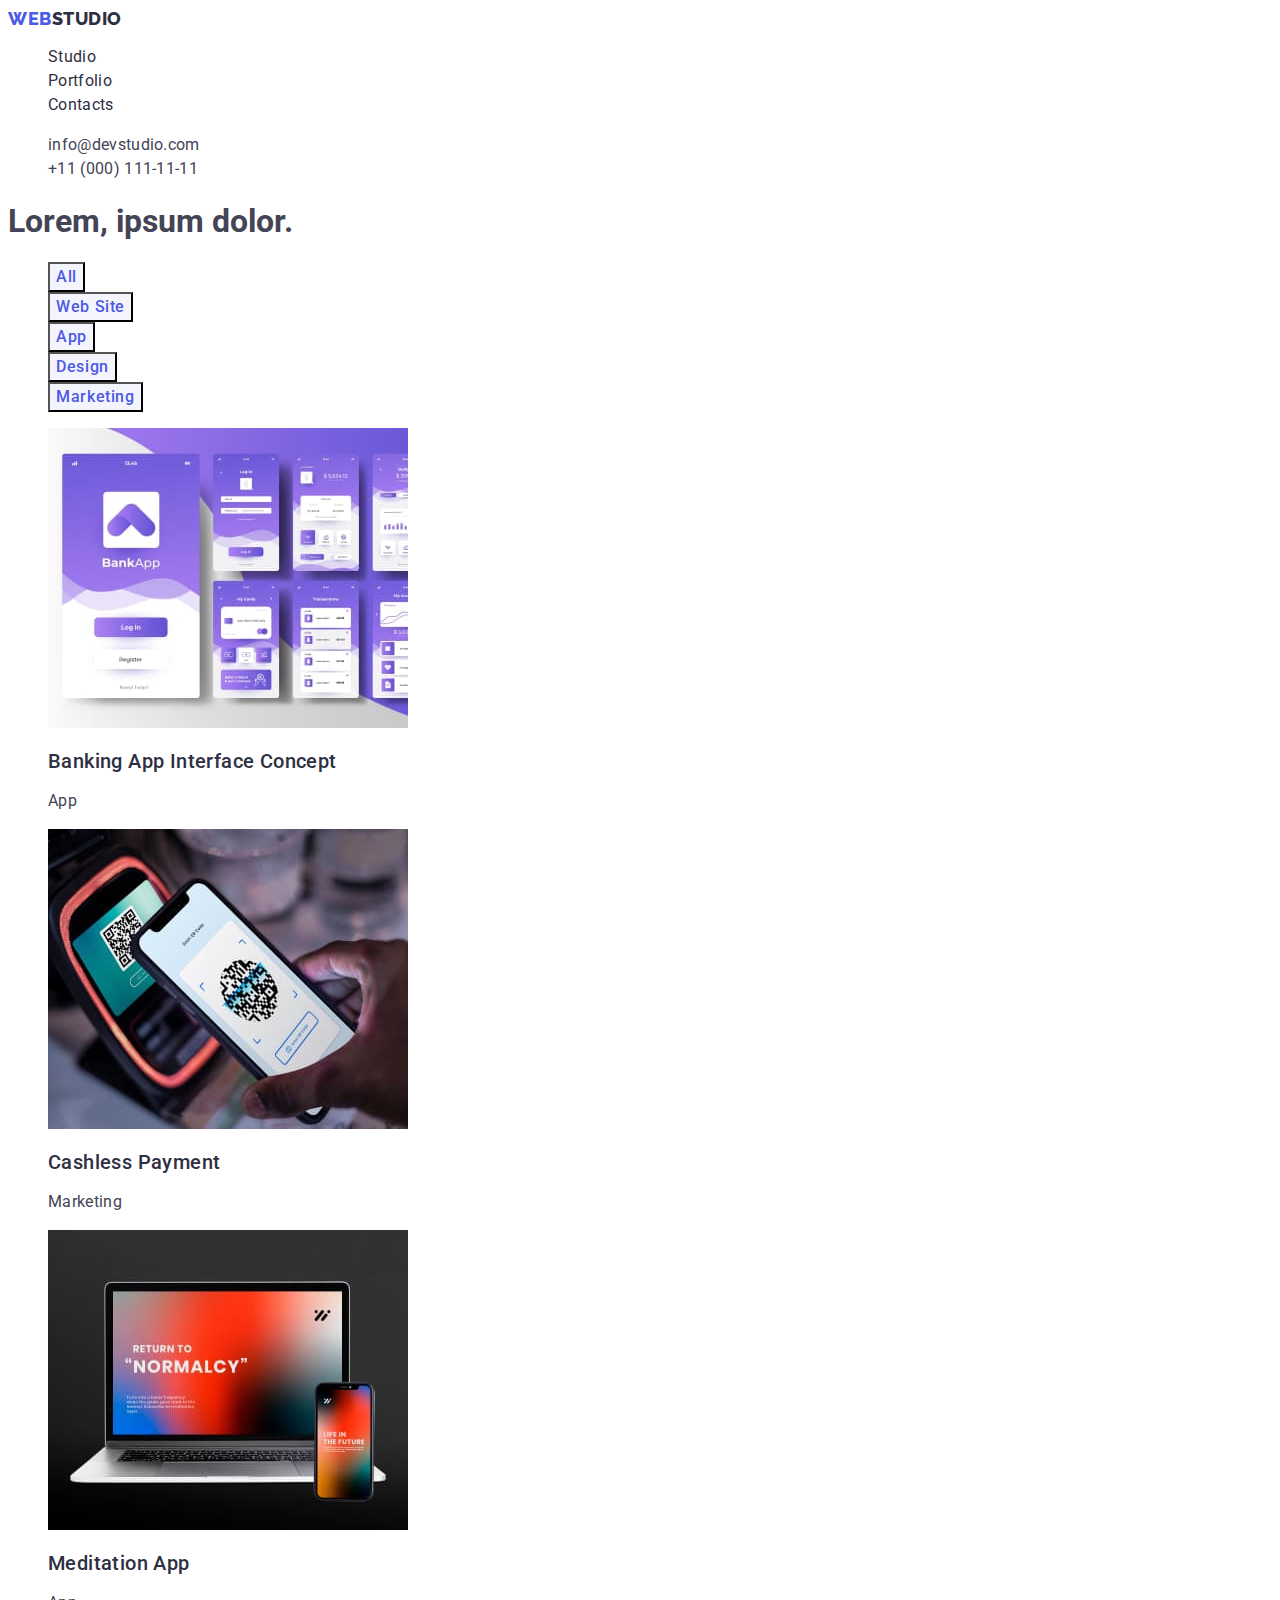
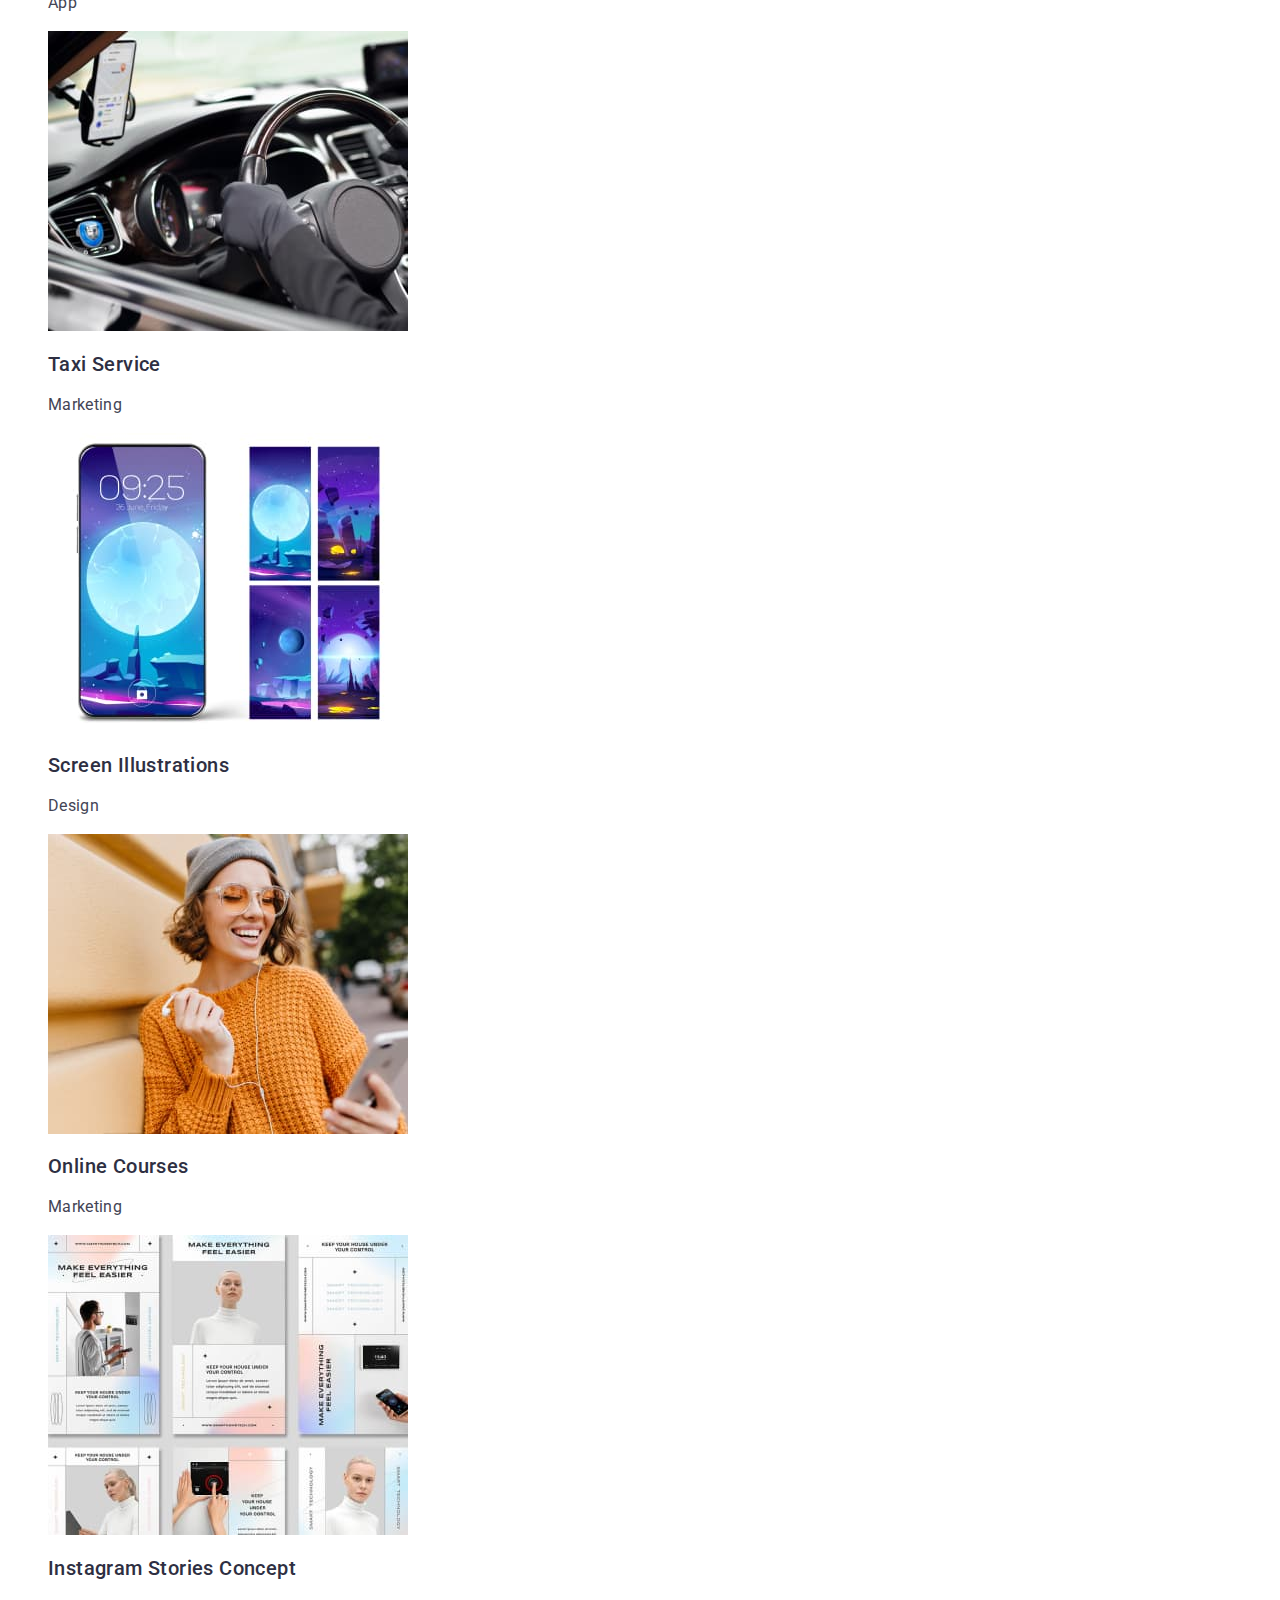
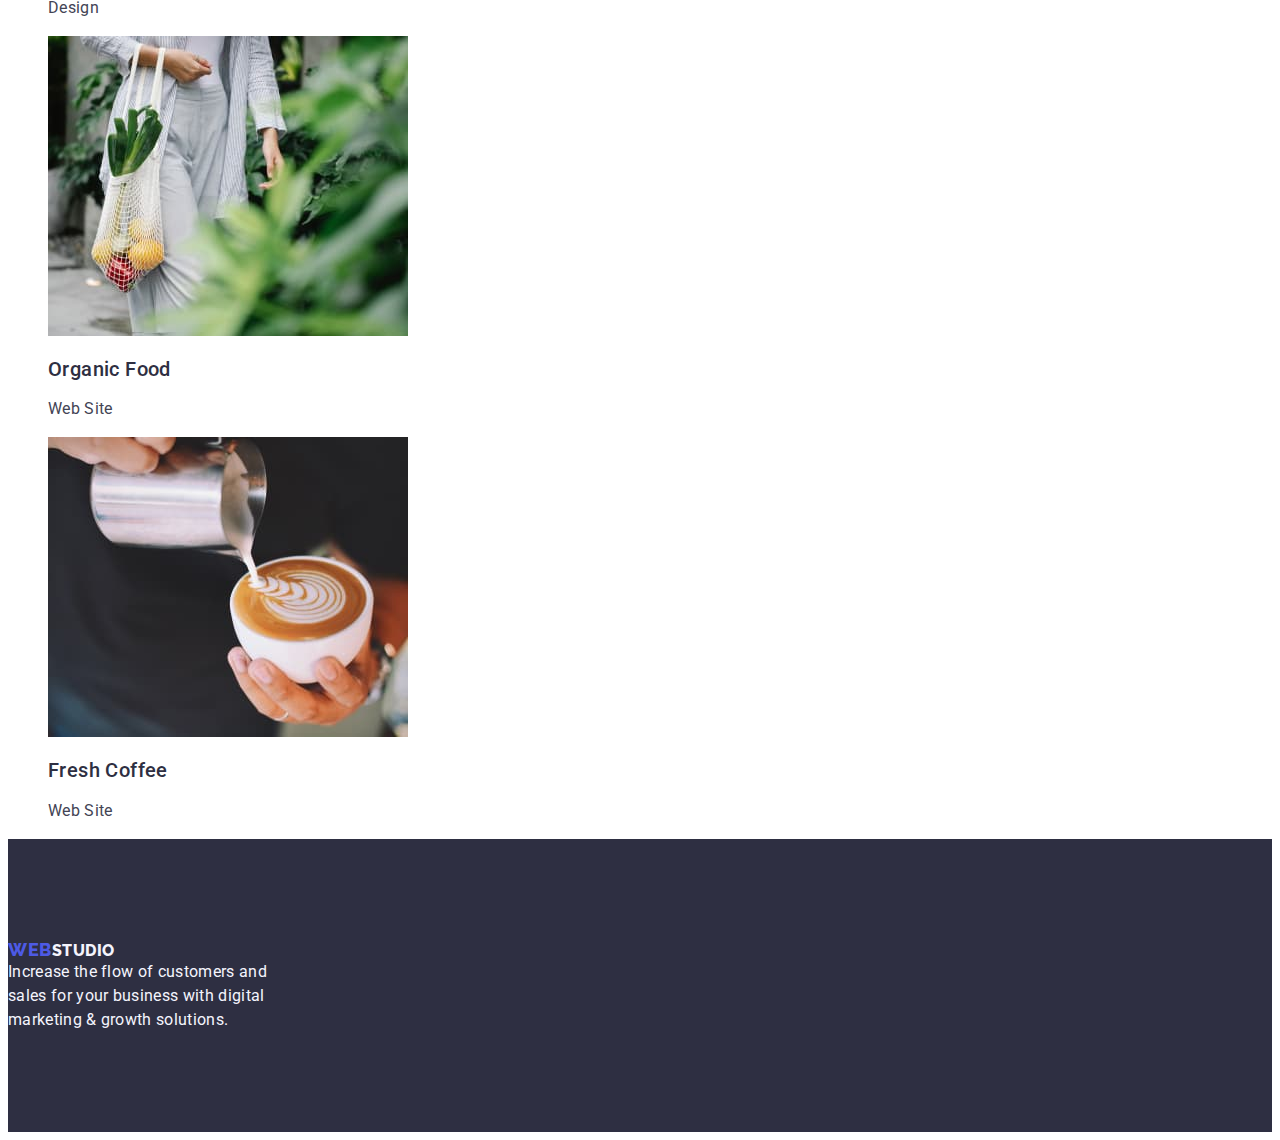
==== portfolio.html @ cf1e3f90 "Закінчення індекс" ====
<!DOCTYPE html>
<html lang="en">

<head>
    <meta charset="UTF-8">
    <meta name="viewport" content="width=device-width, initial-scale=1.0">
    <title>Portfolio</title>
    <link rel="preconnect" href="https://fonts.googleapis.com">
    <link rel="preconnect" href="https://fonts.gstatic.com" crossorigin>
    <link
        href="https://fonts.googleapis.com/css2?family=Raleway:wght@800&family=Roboto:wght@400;500;700;900&display=swap"
        rel="stylesheet">
    <link rel="stylesheet" href="https://cdnjs.cloudflare.com/ajax/libs/modern-normalize/2.0.0/modern-normalize.min.css"
        integrity="sha512-4xo8blKMVCiXpTaLzQSLSw3KFOVPWhm/TRtuPVc4WG6kUgjH6J03IBuG7JZPkcWMxJ5huwaBpOpnwYElP/m6wg=="
        crossorigin="anonymous" referrerpolicy="no-referrer" />
    <link rel="stylesheet" type="text/css" href="./css/styles.css">


</head>

<body class="body">
    <header>
        <!--Навігаційна панель-->

        <nav class="link">
            <a href="./index.html" class="weblogo link">Web<span class="lstudio">Studio</span> </a>
            <ul class="list">

                <li class="item"> <a href="./index.html" class="li-style link">Studio </a></li>
                <li class="item"> <a href="./portfolio.html" class="li-style link"> Portfolio </a></li>
                <li class="item"> <a href="" class="li-style link"> Contacts </a></li>

            </ul>
        </nav>
        <!--Контакти-->

        <address class="address">
            <ul class="list">
                <li class="link color"><a href="mailto:info@devstudio.com"
                        class="li-style  link color">info@devstudio.com</a>
                </li>
                <li class="link color"> <a href="tel:+110001111111" class="li-style  link color">+11 (000) 111-11-11</a>
                </li>
            </ul>
        </address>

    </header>
    <main>
        <!--Кнопки-->
        <section class=portfolio-section>
            <h1>Lorem, ipsum dolor.</h1>
            <ul class="list">
                <li><button type="button" class="all">All </button> </li>
                <li><button type="button" class="all">Web Site </button> </li>
                <li><button type="button" class="all">App </button> </li>
                <li><button type="button" class="all">Design </button> </li>
                <li><button type="button" class="all">Marketing </button> </li>

            </ul>



            <!--Проекти-->

            <ul class="list">
                <li class="portfolio-list"> <a class="link"> <img src="./images/banking.jpg" alt="banking app"
                            height=300 width=360>


                        <h2 class="projekt-title">Banking App Interface Concept</h2>
                        <p class="projekt-par">App</p>
                    </a>
                </li>

                <li class="portfolio-list"> <a class="link"><img src="./images/payment.jpg" alt="Payment app" height=300
                            width=360>
                        <h2 class="projekt-title">Cashless Payment</h2>
                        <p class="projekt-par">Marketing</p>
                    </a>
                </li>

                <li class="portfolio-list"> <a class="link"><img src="./images/Meditation.jpg" alt="Meditation app"
                            height=300 width=360>
                        <h2 class="projekt-title">Meditation App</h2>
                        <p class="projekt-par">App</p>
                    </a>
                </li>




                <li class="portfolio-list"><a class="link"><img src="./images/taxi.jpg" alt="taxi" height=300 width=360>
                        <h2 class="projekt-title">Taxi Service</h2>
                        <p class="projekt-par">Marketing</p>
                    </a>
                </li>

                <li class="portfolio-list"><a class="link"><img src="./images/screen.jpg" alt="screen" height=300
                            width=360>
                        <h2 class="projekt-title">Screen Illustrations</h2>
                        <p class="projekt-par"> Design</p>
                    </a>
                </li>

                <li class="portfolio-list"><a class="link"><img src="./images/online.jpg" alt="Online Courses"
                            height=300 width=360>
                        <h2 class="projekt-title">Online Courses</h2>
                        <p class="projekt-par">Marketing</p>
                    </a>
                </li>







                <li class="portfolio-list"><a class="link">
                        <img src="./images/instagram.jpg" alt="Instagram Stories Concept" height=300 width=360>
                        <h2 class="projekt-title">Instagram Stories Concept</h2>
                        <p class="projekt-par">Design</p>
                    </a>
                </li>

                <li class="portfolio-list"><a class="link">
                        <img src="./images/organic.jpg" alt="Organic Food" height=300 width=360>
                        <h2 class="projekt-title">Organic Food</h2>
                        <p class="projekt-par">Web Site</p>
                    </a>

                </li>

                <li class="portfolio-list"><a class="link">
                        <img src="./images/coffe.jpg" alt="coffe" height=300 width=360>
                        <h2 class="projekt-title">Fresh Coffee</h2>
                        <p class="projekt-par">Web Site</p>
                    </a>
                </li>

            </ul>

        </section>
    </main>
    <!--Футер-->
    <footer class="footer">

        <a href="./index.html" class="weblogo  link">Web<span class="lstudio-footer">Studio</span> </a>
        <p class="footer-p">Increase the flow of customers and sales for your business with digital marketing & growth
            solutions.</p>





    </footer>

</body>

</html>
---- css/styles.css ----
:root {
  --active-color: #404bbf;
  --hover-color: #404bbf;
  --p-font-size: 16px;
  --h2-font-size: 36px;
  --color-fon: #2e2f42;
  --p-color: #434455;
  --footer-p-color: #f4f4fd;
  --button-color: #4d5ae5;
  --background-color-body: #ffffff;
}
body {
  font-family: "Roboto", sans-serif;
  color: #434455;
  background-color: #ffffff;
}
.container {
  max-width: 1158px;
  width: 100%;
  margin: 0 auto;
  outline: solid red;
  padding: 0 15px;
}

.lstudio {
  color: var(--color-fon);
  font-size: 18px;
  margin-right: 76px;
}
.lstudio-footer {
  color: #f4f4fd;
  font-size: 16px;
}
.weblogo {
  color: var(--button-color);
  font-size: 18px;
  font-family: "Raleway", sans-serif;
  font-weight: 800;
  line-height: 1.17;
  letter-spacing: 0.03em;
  text-transform: uppercase;
  text-decoration: none;
}
/*-------------------------HEADER------------------------*/
.header {
  border-bottom: 1px solid #e7e9fc;
  padding-top: 24px;
}

.header-div {
  display: flex;
  align-items: center;
}
.nav {
  display: flex;
  flex-grow: 1;
  align-items: center;
}

.header-ul {
  display: flex;
  gap: 40px;
}
.address-ul {
  display: flex;
  align-items: center;
  gap: 40px;
}

.link {
  text-decoration: none;
}
.li-style:hover,
.li-style:focus {
  color: #404bbf;
}

.list {
  list-style: none;
}
.li-style {
  font-weight: 400;
  font-size: 16px;
  line-height: 1.5;
  letter-spacing: 0.02em;
  color: var(--color-fon);
}
/*------------------section-one--------------------------*/
.section-one-div {
}
.section-one {
  padding-top: 188px;
  padding-bottom: 188px;
  background-color: var(--color-fon);
}
.section-h {
  width: 496px;
  flex-direction: column;
  flex-shrink: 0;
  color: var(--white, #fff);

  margin: 0 auto;
}

.section-h {
  font-size: 56px;
  line-height: 1.07;
  text-align: center;
  letter-spacing: 0.02em;
}
.botton-one {
  display: flex;
  padding: 16px 32px;
  align-items: center;
  gap: 10px;
  border-radius: 4px;
  box-shadow: 0px 4px 4px 0px rgba(0, 0, 0, 0.15);
  background-color: #4d5ae5;
  font-family: "Roboto", sans-serif;
  font-weight: 500;
  font-size: 16px;
  line-height: 1.5;
  letter-spacing: 0.04em;
  color: #ffffff;
  cursor: pointer;
  margin: 0 auto;
}
.botton-one:focus {
  background-color: #404bbf;
}
.botton-one:hover {
  background-color: #404bbf;
}
.title,
.projekt-title,
.team-title,
.strategy-title {
  font-weight: 500;
  font-size: 20px;
  line-height: 1.2;
  letter-spacing: 0.02em;
  color: var(--color-fon);
}
.par,
.team-par,
.index-par,
.projekt-par {
  font-weight: 400;
  font-size: 16px;

  line-height: 1.5;
  letter-spacing: 0.02em;
  color: var(--p-color);
}
.title-two {
  font-size: 36px;
  line-height: 1.11;
  text-align: center;
  letter-spacing: 0.02em;
  text-transform: capitalize;
  color: var(--color-fon);
}
.address {
  font-style: normal;
}
.our-team {
  background-color: #f4f4fd;
}
.footer {
  background-color: var(--color-fon);
}
.footer-p {
  line-height: 1.5;
  color: var(--footer-p-color);
  letter-spacing: 0.02em;
}

.all {
  font-family: "Roboto", sans-serif;
  font-weight: 500;
  font-size: 16px;
  line-height: 1.5;
  letter-spacing: 0.04em;
  color: var(--button-color);
  background-color: var(--footer-p-color);
  cursor: pointer;
}
.all:hover {
  color: #ffffff;
  background-color: #404bbf;
}
.all:focus {
  color: #ffffff;
  background-color: #404bbf;
}
.index-list {
  background-color: #ffffff;
}
.portfolio-list {
  color: var(--color-fon);
}
.color {
  color: var(--p-color);
}
/*-------------------------section-two----------------------------*/
.strategy {
  padding-top: 120px;
  padding-bottom: 120px;
}
.strategy-div {
  margin: 0 auto;
  display: flex;
}
.visually-hidden {
  position: fixed;
  transform: scale(0);
}
.strategy-ul {
  gap: 24px;
  padding: 0;
  display: flex;
}
.strategy-ul h3 {
  margin-bottom: 8px;
}
.strategy-ul p {
  width: 264px;
}
.strategy-ul li {
  width: calc((100% - 72px) / 4);
}
/*------------------------section-photo----------------------*/
.section-photo-div {
  margin: 0 auto;
}
.section-photo {
  padding-bottom: 120px;

  display: flex;
}
.section-photo-ul {
  padding: 0;
  display: inline-flex;
  width: calc((100% - 48px) / 3);
  gap: 24px;
}
/*------------------------our-team----------------------*/
.our-team {
  display: flex;
}
.our-team-div {
  margin: 0 auto;
}
.our-team-ul {
  padding: 0;
  display: inline-flex;
  width: calc((100% - 72px) / 4);
  gap: 24px;
}
.index-list {
  border-radius: 0px 0px 4px 4px;
  background: var(--white, #fff);
  box-shadow: 0px 2px 1px 0px rgba(46, 47, 66, 0.08),
    0px 1px 1px 0px rgba(46, 47, 66, 0.16),
    0px 1px 6px 0px rgba(46, 47, 66, 0.08);
}
.team-title {
  display: flex;

  flex-direction: column;
  justify-content: center;
  align-items: center;
  padding-top: 32px;
  margin: 0 auto;
  padding-bottom: 8px;
}
.team-par {
  display: flex;

  flex-direction: column;
  justify-content: center;
  align-items: center;
  padding-bottom: 32px;
  margin: 0 auto;
}

.footer {
  padding: 100px 0;
}
.footer-div a {
  display: inline-block;
  margin-bottom: 16px;
}
.footer-p {
  margin: 0 0 0 0;
  width: 264px;
  flex-direction: column;
  flex-shrink: 0;
}
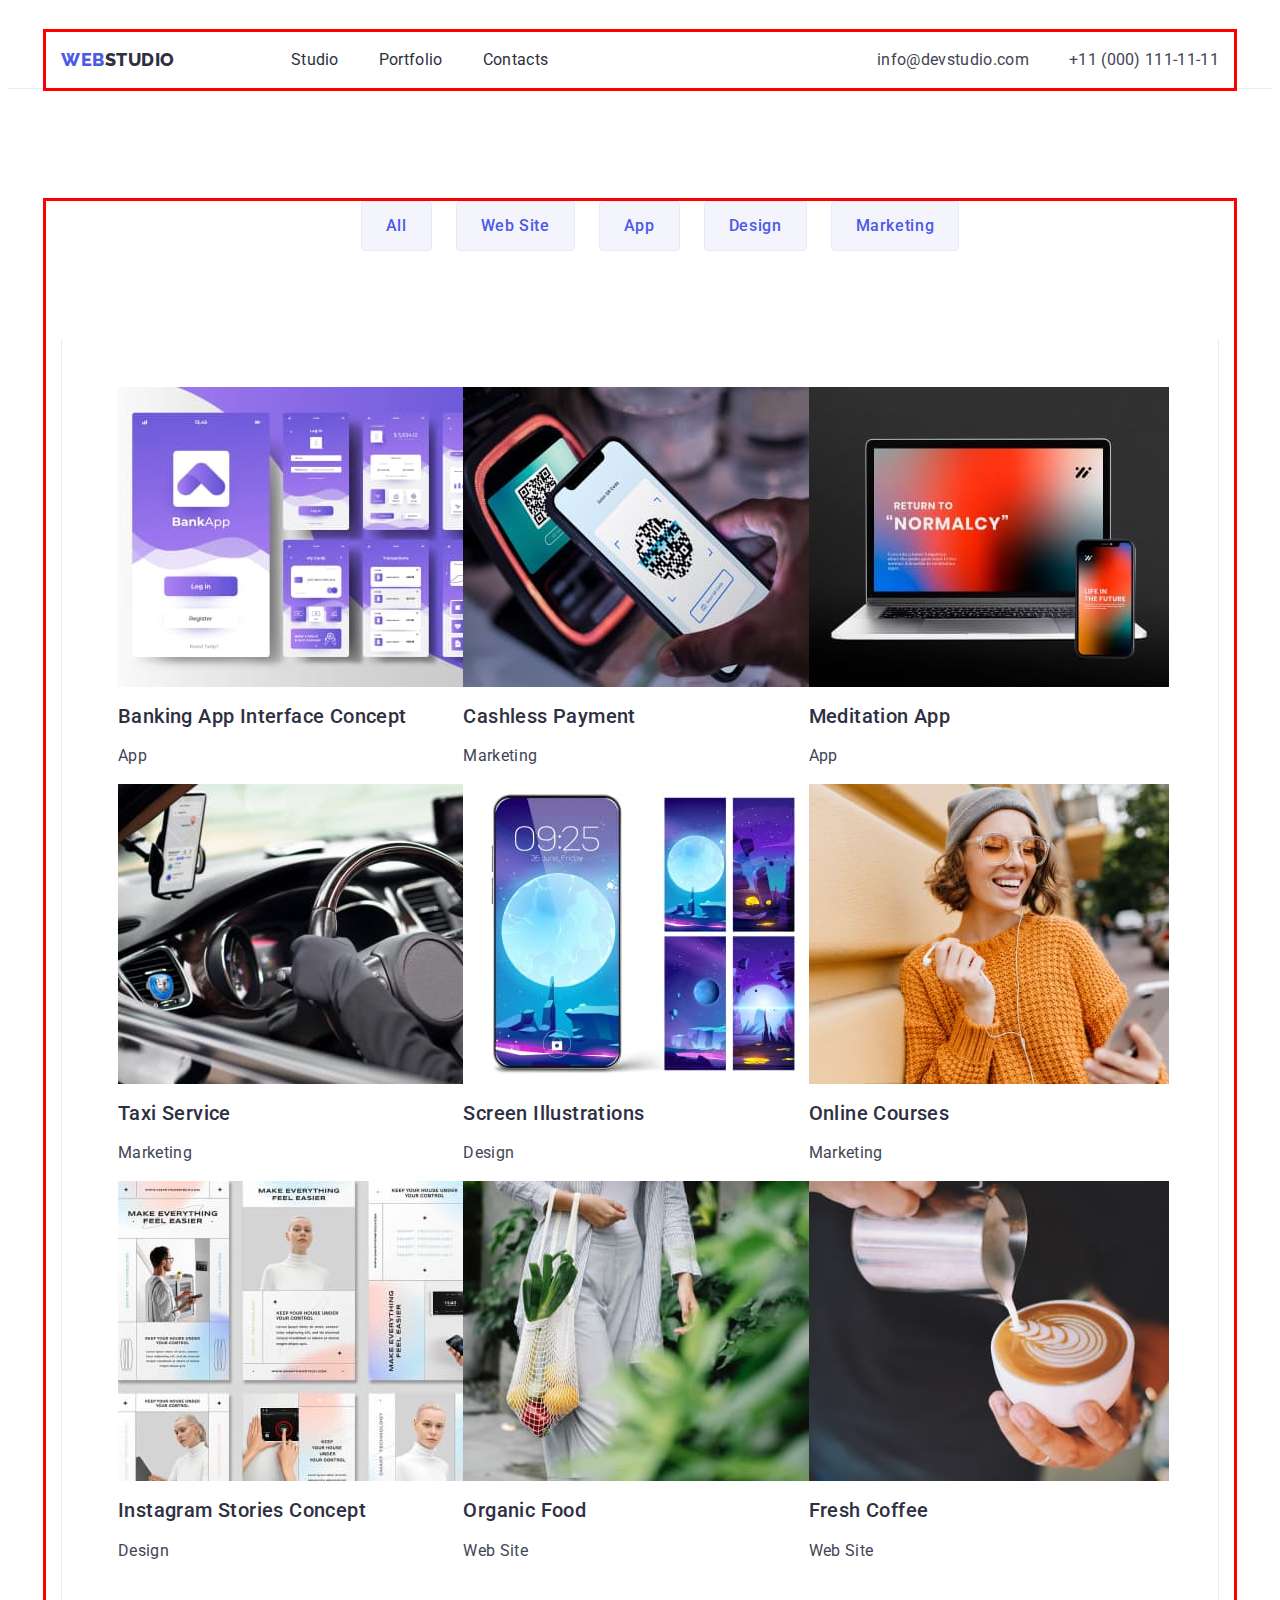
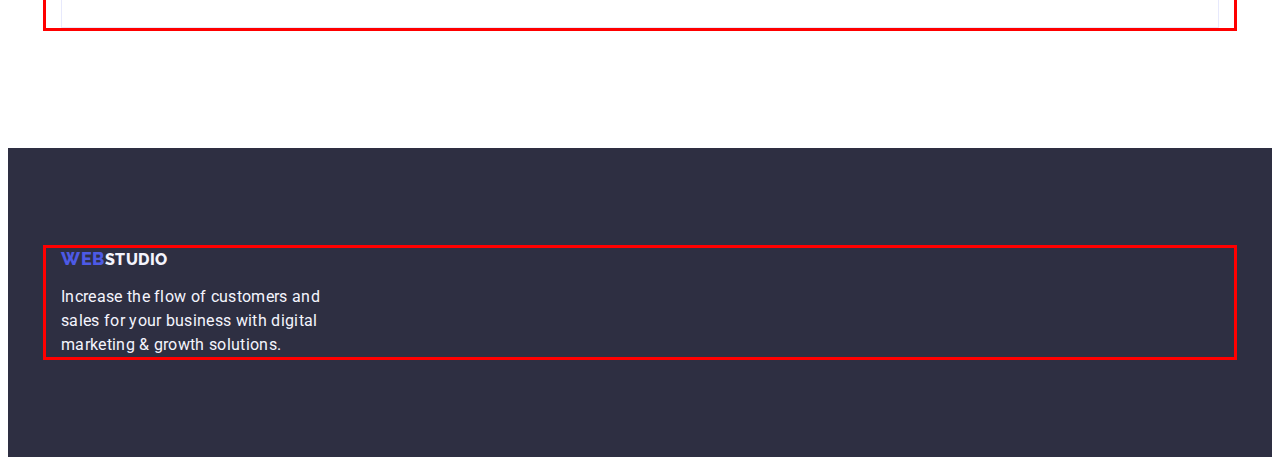
==== commit 1b96a54c: "Робота над портфоліо" ====
--- a/portfolio.html
+++ b/portfolio.html
@@ -2,112 +2,109 @@
 <html lang="en">
 
 <head>
-    <meta charset="UTF-8">
-    <meta name="viewport" content="width=device-width, initial-scale=1.0">
-    <title>Portfolio</title>
-    <link rel="preconnect" href="https://fonts.googleapis.com">
-    <link rel="preconnect" href="https://fonts.gstatic.com" crossorigin>
-    <link
-        href="https://fonts.googleapis.com/css2?family=Raleway:wght@800&family=Roboto:wght@400;500;700;900&display=swap"
-        rel="stylesheet">
-    <link rel="stylesheet" href="https://cdnjs.cloudflare.com/ajax/libs/modern-normalize/2.0.0/modern-normalize.min.css"
-        integrity="sha512-4xo8blKMVCiXpTaLzQSLSw3KFOVPWhm/TRtuPVc4WG6kUgjH6J03IBuG7JZPkcWMxJ5huwaBpOpnwYElP/m6wg=="
-        crossorigin="anonymous" referrerpolicy="no-referrer" />
-    <link rel="stylesheet" type="text/css" href="./css/styles.css">
+  <meta charset="UTF-8">
+  <meta name="viewport" content="width=device-width, initial-scale=1.0">
+  <title>WebStudio</title>
+  <link rel="preconnect" href="https://fonts.googleapis.com">
+  <link rel="preconnect" href="https://fonts.gstatic.com" crossorigin>
+  <link href="https://fonts.googleapis.com/css2?family=Raleway:wght@800&family=Roboto:wght@400;500;700;900&display=swap"
+    rel="stylesheet">
+  <link rel="stylesheet" href="https://cdnjs.cloudflare.com/ajax/libs/modern-normalize/2.0.0/modern-normalize.min.css"
+    integrity="sha512-4xo8blKMVCiXpTaLzQSLSw3KFOVPWhm/TRtuPVc4WG6kUgjH6J03IBuG7JZPkcWMxJ5huwaBpOpnwYElP/m6wg=="
+    crossorigin="anonymous" referrerpolicy="no-referrer" />
+  <link rel="stylesheet" type="text/css" href="./css/styles.css">
 
 
 </head>
 
-<body class="body">
-    <header>
-        <!--Навігаційна панель-->
+<body>
+  <header class="header">
+    <!--Навігаційна панель-->
+    <div class="header-div container">
+      <nav class="nav link">
+        <a href="./index.html" class="weblogo link">Web<span class="lstudio">Studio</span> </a>
+        <ul class="header-ul list">
 
-        <nav class="link">
-            <a href="./index.html" class="weblogo link">Web<span class="lstudio">Studio</span> </a>
-            <ul class="list">
+          <li class="item"> <a href="./index.html" class="li-style link">Studio </a></li>
+          <li class="item"> <a href="./portfolio.html" class="li-style link"> Portfolio </a></li>
+          <li class="item"> <a href="" class="li-style link"> Contacts </a></li>
 
-                <li class="item"> <a href="./index.html" class="li-style link">Studio </a></li>
-                <li class="item"> <a href="./portfolio.html" class="li-style link"> Portfolio </a></li>
-                <li class="item"> <a href="" class="li-style link"> Contacts </a></li>
+        </ul>
+      </nav>
+      <!--Контакти-->
 
-            </ul>
-        </nav>
-        <!--Контакти-->
+      <address class="address">
+        <ul class="address-ul list">
+          <li class="color"><a href="mailto:info@devstudio.com" class="li-style  link color">info@devstudio.com</a></li>
+          <li class="color"><a href="tel:+110001111111" class="li-style link color">+11 (000) 111-11-11</a></li>
 
-        <address class="address">
-            <ul class="list">
-                <li class="link color"><a href="mailto:info@devstudio.com"
-                        class="li-style  link color">info@devstudio.com</a>
-                </li>
-                <li class="link color"> <a href="tel:+110001111111" class="li-style  link color">+11 (000) 111-11-11</a>
-                </li>
-            </ul>
-        </address>
+        </ul>
+      </address>
+    </div>
+  </header>
+  <main>
+    <!--Кнопки-->
+    <section class=portfolio-section>
+      <div class="portfolio-div container">
+        <h1 class="visually-hidden">Lorem, ipsum dolor.</h1>
+        <ul class="botton-ul list">
+          <li><button type="button" class="all">All </button> </li>
+          <li><button type="button" class="all">Web Site </button> </li>
+          <li><button type="button" class="all">App </button> </li>
+          <li><button type="button" class="all">Design </button> </li>
+          <li><button type="button" class="all">Marketing </button> </li>
 
-    </header>
-    <main>
-        <!--Кнопки-->
-        <section class=portfolio-section>
-            <h1>Lorem, ipsum dolor.</h1>
-            <ul class="list">
-                <li><button type="button" class="all">All </button> </li>
-                <li><button type="button" class="all">Web Site </button> </li>
-                <li><button type="button" class="all">App </button> </li>
-                <li><button type="button" class="all">Design </button> </li>
-                <li><button type="button" class="all">Marketing </button> </li>
-
-            </ul>
+        </ul>
 
 
 
-            <!--Проекти-->
-
-            <ul class="list">
-                <li class="portfolio-list"> <a class="link"> <img src="./images/banking.jpg" alt="banking app"
-                            height=300 width=360>
+        <!--Проекти-->
+        <div class="projekt-div">
+          <ul class="projeckt-ul list">
+            <li class="portfolio-list"> <a class="link"> <img src="./images/banking.jpg" alt="banking app" height=300
+                  width=360>
 
 
-                        <h2 class="projekt-title">Banking App Interface Concept</h2>
-                        <p class="projekt-par">App</p>
-                    </a>
-                </li>
+                <h2 class="projekt-title">Banking App Interface Concept</h2>
+                <p class="projekt-par">App</p>
+              </a>
+            </li>
 
-                <li class="portfolio-list"> <a class="link"><img src="./images/payment.jpg" alt="Payment app" height=300
-                            width=360>
-                        <h2 class="projekt-title">Cashless Payment</h2>
-                        <p class="projekt-par">Marketing</p>
-                    </a>
-                </li>
+            <li class="portfolio-list"> <a class="link"><img src="./images/payment.jpg" alt="Payment app" height=300
+                  width=360>
+                <h2 class="projekt-title">Cashless Payment</h2>
+                <p class="projekt-par">Marketing</p>
+              </a>
+            </li>
 
-                <li class="portfolio-list"> <a class="link"><img src="./images/Meditation.jpg" alt="Meditation app"
-                            height=300 width=360>
-                        <h2 class="projekt-title">Meditation App</h2>
-                        <p class="projekt-par">App</p>
-                    </a>
-                </li>
+            <li class="portfolio-list"> <a class="link"><img src="./images/Meditation.jpg" alt="Meditation app"
+                  height=300 width=360>
+                <h2 class="projekt-title">Meditation App</h2>
+                <p class="projekt-par">App</p>
+              </a>
+            </li>
 
 
 
 
-                <li class="portfolio-list"><a class="link"><img src="./images/taxi.jpg" alt="taxi" height=300 width=360>
-                        <h2 class="projekt-title">Taxi Service</h2>
-                        <p class="projekt-par">Marketing</p>
-                    </a>
-                </li>
+            <li class="portfolio-list"><a class="link"><img src="./images/taxi.jpg" alt="taxi" height=300 width=360>
+                <h2 class="projekt-title">Taxi Service</h2>
+                <p class="projekt-par">Marketing</p>
+              </a>
+            </li>
 
-                <li class="portfolio-list"><a class="link"><img src="./images/screen.jpg" alt="screen" height=300
-                            width=360>
-                        <h2 class="projekt-title">Screen Illustrations</h2>
-                        <p class="projekt-par"> Design</p>
-                    </a>
-                </li>
+            <li class="portfolio-list"><a class="link"><img src="./images/screen.jpg" alt="screen" height=300 width=360>
+                <h2 class="projekt-title">Screen Illustrations</h2>
+                <p class="projekt-par"> Design</p>
+              </a>
+            </li>
 
-                <li class="portfolio-list"><a class="link"><img src="./images/online.jpg" alt="Online Courses"
-                            height=300 width=360>
-                        <h2 class="projekt-title">Online Courses</h2>
-                        <p class="projekt-par">Marketing</p>
-                    </a>
-                </li>
+            <li class="portfolio-list"><a class="link"><img src="./images/online.jpg" alt="Online Courses" height=300
+                  width=360>
+                <h2 class="projekt-title">Online Courses</h2>
+                <p class="projekt-par">Marketing</p>
+              </a>
+            </li>
 
 
 
@@ -115,44 +112,48 @@
 
 
 
-                <li class="portfolio-list"><a class="link">
-                        <img src="./images/instagram.jpg" alt="Instagram Stories Concept" height=300 width=360>
-                        <h2 class="projekt-title">Instagram Stories Concept</h2>
-                        <p class="projekt-par">Design</p>
-                    </a>
-                </li>
+            <li class="portfolio-list"><a class="link">
+                <img src="./images/instagram.jpg" alt="Instagram Stories Concept" height=300 width=360>
+                <h2 class="projekt-title">Instagram Stories Concept</h2>
+                <p class="projekt-par">Design</p>
+              </a>
+            </li>
 
-                <li class="portfolio-list"><a class="link">
-                        <img src="./images/organic.jpg" alt="Organic Food" height=300 width=360>
-                        <h2 class="projekt-title">Organic Food</h2>
-                        <p class="projekt-par">Web Site</p>
-                    </a>
+            <li class="portfolio-list"><a class="link">
+                <img src="./images/organic.jpg" alt="Organic Food" height=300 width=360>
+                <h2 class="projekt-title">Organic Food</h2>
+                <p class="projekt-par">Web Site</p>
+              </a>
 
-                </li>
+            </li>
 
-                <li class="portfolio-list"><a class="link">
-                        <img src="./images/coffe.jpg" alt="coffe" height=300 width=360>
-                        <h2 class="projekt-title">Fresh Coffee</h2>
-                        <p class="projekt-par">Web Site</p>
-                    </a>
-                </li>
+            <li class="portfolio-list"><a class="link">
+                <img src="./images/coffe.jpg" alt="coffe" height=300 width=360>
+                <h2 class="projekt-title">Fresh Coffee</h2>
+                <p class="projekt-par">Web Site</p>
+              </a>
+            </li>
 
-            </ul>
+          </ul>
+        </div>
+      </div>
 
-        </section>
-    </main>
-    <!--Футер-->
-    <footer class="footer">
-
-        <a href="./index.html" class="weblogo  link">Web<span class="lstudio-footer">Studio</span> </a>
-        <p class="footer-p">Increase the flow of customers and sales for your business with digital marketing & growth
-            solutions.</p>
+    </section>
+  </main>
+  <!--Футер-->
+  <footer class="footer">
+    <div class="footer-div container">
+      <a href="./index.html" class="weblogo link">Web<span class="lstudio-footer">Studio</span> </a>
+      <p class="footer-p">Increase the flow of customers and sales for your business with digital marketing & growth
+        solutions.</p>
+    </div>
 
 
 
 
 
-    </footer>
+
+  </footer>
 
 </body>
 
--- a/css/styles.css
+++ b/css/styles.css
@@ -9,6 +9,9 @@
   --button-color: #4d5ae5;
   --background-color-body: #ffffff;
 }
+img {
+  display: block;
+}
 body {
   font-family: "Roboto", sans-serif;
   color: #434455;
@@ -86,8 +89,7 @@
   color: var(--color-fon);
 }
 /*------------------section-one--------------------------*/
-.section-one-div {
-}
+
 .section-one {
   padding-top: 188px;
   padding-bottom: 188px;
@@ -184,6 +186,10 @@
   color: var(--button-color);
   background-color: var(--footer-p-color);
   cursor: pointer;
+  border-radius: 4px;
+  padding: 12px 24px;
+  border: 1px solid #e7e9fc;
+  background: #f4f4fd;
 }
 .all:hover {
   color: #ffffff;
@@ -297,3 +303,38 @@
   flex-direction: column;
   flex-shrink: 0;
 }
+
+/*-----------PORTFOLIO------------*/
+
+.botton-ul {
+  display: flex;
+  align-items: center;
+  gap: 24px;
+  justify-content: center;
+  padding-bottom: 72px;
+}
+.portfolio-section {
+  padding: 96px 0 120px 0;
+}
+
+.projeckt-one {
+}
+.portfolio-list {
+  width: calc((100% - 48px) / 3);
+}
+.projekt-div {
+}
+.projeckt-ul {
+  display: flex;
+  flex-wrap: wrap;
+}
+
+.projekt-div {
+  gap: 24px;
+  border: 1px solid #e7e9fc;
+  background: #fff;
+  column-gap: 24px;
+  row-gap: 48px;
+  padding: 32px 16px;
+  border-top: none;
+}
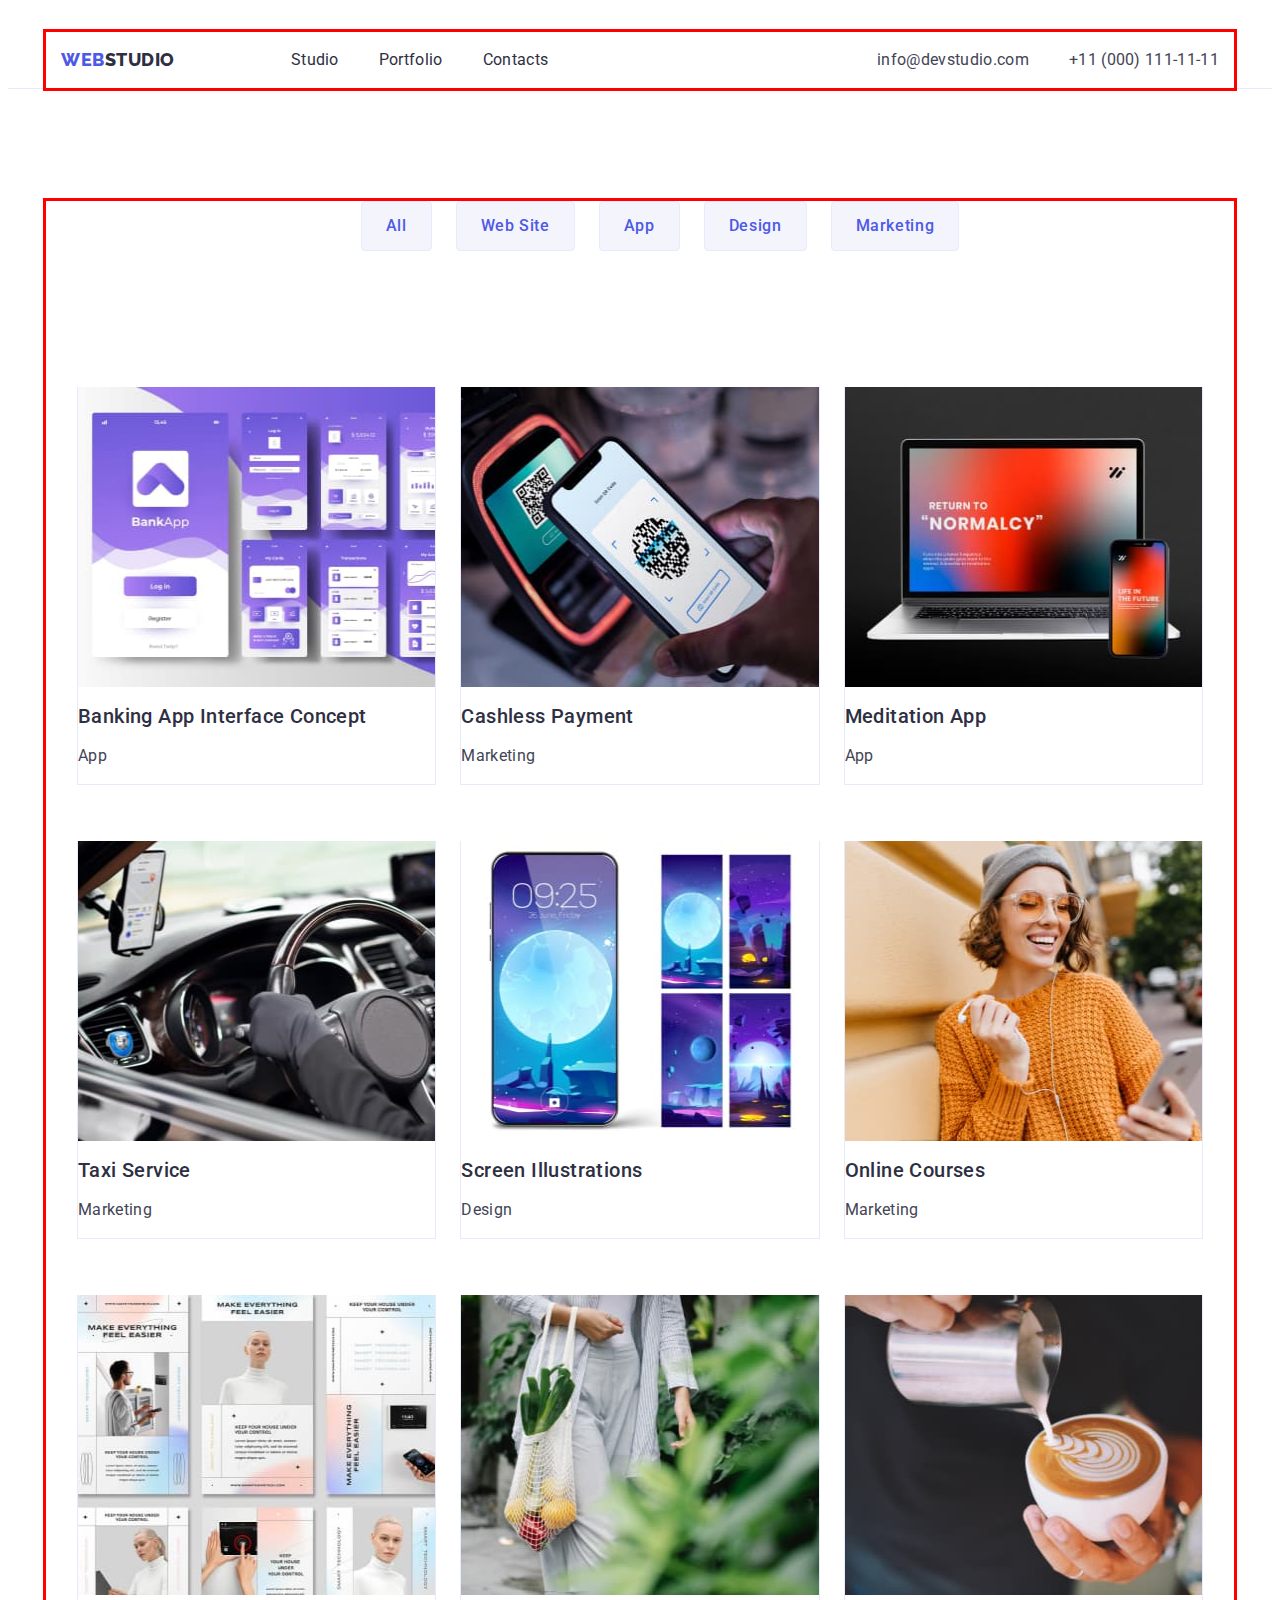
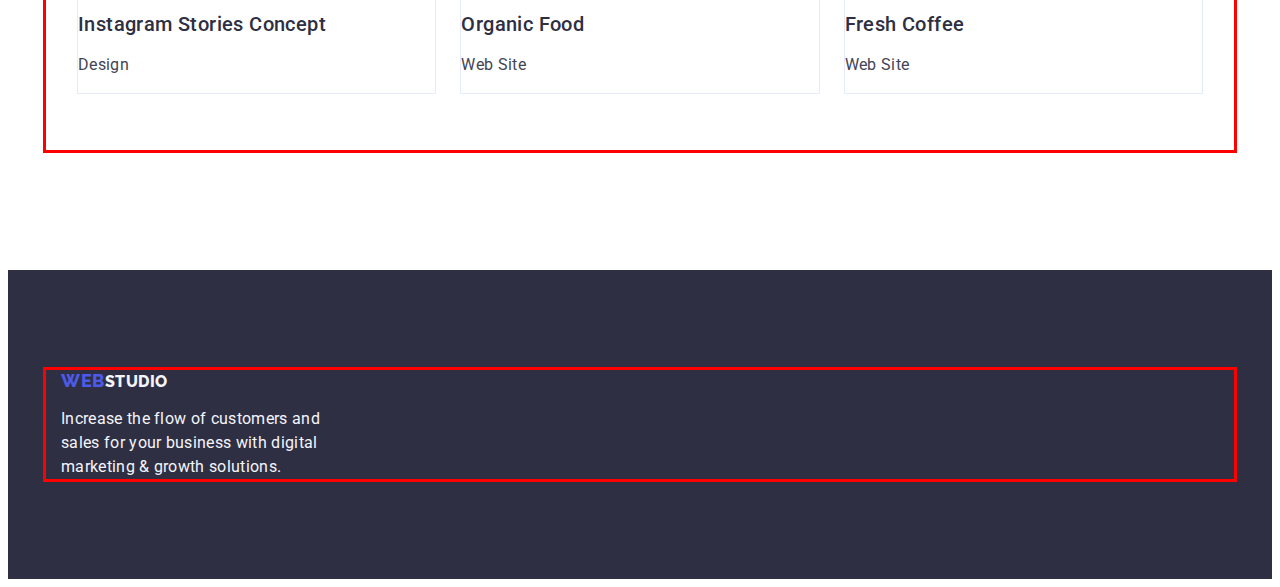
==== commit d84b6705: "Закінчення протфоліо" ====
--- a/portfolio.html
+++ b/portfolio.html
@@ -61,49 +61,53 @@
         <!--Проекти-->
         <div class="projekt-div">
           <ul class="projeckt-ul list">
-            <li class="portfolio-list"> <a class="link"> <img src="./images/banking.jpg" alt="banking app" height=300
-                  width=360>
+            <li class="portfolio-list">
+              <div class="der"><a class="link"> <img src="./images/banking.jpg" alt="banking app" height=300 width=360>
 
 
-                <h2 class="projekt-title">Banking App Interface Concept</h2>
-                <p class="projekt-par">App</p>
-              </a>
+
+                  <h2 class="projekt-title">Banking App Interface Concept</h2>
+                  <p class="projekt-par">App</p>
+                </a></div>
             </li>
 
-            <li class="portfolio-list"> <a class="link"><img src="./images/payment.jpg" alt="Payment app" height=300
-                  width=360>
-                <h2 class="projekt-title">Cashless Payment</h2>
-                <p class="projekt-par">Marketing</p>
-              </a>
+            <li class="portfolio-list">
+              <div class="der"><a class="link"><img src="./images/payment.jpg" alt="Payment app" height=300 width=360>
+                  <h2 class="projekt-title">Cashless Payment</h2>
+                  <p class="projekt-par">Marketing</p>
+                </a></div>
             </li>
 
-            <li class="portfolio-list"> <a class="link"><img src="./images/Meditation.jpg" alt="Meditation app"
-                  height=300 width=360>
-                <h2 class="projekt-title">Meditation App</h2>
-                <p class="projekt-par">App</p>
-              </a>
+            <li class="portfolio-list">
+              <div class="der"><a class="link"><img src="./images/Meditation.jpg" alt="Meditation app" height=300
+                    width=360>
+                  <h2 class="projekt-title">Meditation App</h2>
+                  <p class="projekt-par">App</p>
+                </a></div>
             </li>
 
 
 
 
-            <li class="portfolio-list"><a class="link"><img src="./images/taxi.jpg" alt="taxi" height=300 width=360>
-                <h2 class="projekt-title">Taxi Service</h2>
-                <p class="projekt-par">Marketing</p>
-              </a>
+            <li class="portfolio-list">
+              <div class="der"><a class="link"><img src="./images/taxi.jpg" alt="taxi" height=300 width=360>
+                  <h2 class="projekt-title">Taxi Service</h2>
+                  <p class="projekt-par">Marketing</p>
+                </a></div>
             </li>
 
-            <li class="portfolio-list"><a class="link"><img src="./images/screen.jpg" alt="screen" height=300 width=360>
-                <h2 class="projekt-title">Screen Illustrations</h2>
-                <p class="projekt-par"> Design</p>
-              </a>
+            <li class="portfolio-list">
+              <div class="der"><a class="link"><img src="./images/screen.jpg" alt="screen" height=300 width=360>
+                  <h2 class="projekt-title">Screen Illustrations</h2>
+                  <p class="projekt-par"> Design</p>
+                </a></div>
             </li>
 
-            <li class="portfolio-list"><a class="link"><img src="./images/online.jpg" alt="Online Courses" height=300
-                  width=360>
-                <h2 class="projekt-title">Online Courses</h2>
-                <p class="projekt-par">Marketing</p>
-              </a>
+            <li class="portfolio-list">
+              <div class="der"><a class="link"><img src="./images/online.jpg" alt="Online Courses" height=300 width=360>
+                  <h2 class="projekt-title">Online Courses</h2>
+                  <p class="projekt-par">Marketing</p>
+                </a></div>
             </li>
 
 
@@ -112,26 +116,29 @@
 
 
 
-            <li class="portfolio-list"><a class="link">
-                <img src="./images/instagram.jpg" alt="Instagram Stories Concept" height=300 width=360>
-                <h2 class="projekt-title">Instagram Stories Concept</h2>
-                <p class="projekt-par">Design</p>
-              </a>
+            <li class="portfolio-list">
+              <div class="der"><a class="link">
+                  <img src="./images/instagram.jpg" alt="Instagram Stories Concept" height=300 width=360>
+                  <h2 class="projekt-title">Instagram Stories Concept</h2>
+                  <p class="projekt-par">Design</p>
+                </a></div>
             </li>
 
-            <li class="portfolio-list"><a class="link">
-                <img src="./images/organic.jpg" alt="Organic Food" height=300 width=360>
-                <h2 class="projekt-title">Organic Food</h2>
-                <p class="projekt-par">Web Site</p>
-              </a>
+            <li class="portfolio-list">
+              <div class="der"><a class="link">
+                  <img src="./images/organic.jpg" alt="Organic Food" height=300 width=360>
+                  <h2 class="projekt-title">Organic Food</h2>
+                  <p class="projekt-par">Web Site</p>
+                </a></div>
 
             </li>
 
-            <li class="portfolio-list"><a class="link">
-                <img src="./images/coffe.jpg" alt="coffe" height=300 width=360>
-                <h2 class="projekt-title">Fresh Coffee</h2>
-                <p class="projekt-par">Web Site</p>
-              </a>
+            <li class="portfolio-list">
+              <div class="der"><a class="link">
+                  <img src="./images/coffe.jpg" alt="coffe" height=300 width=360>
+                  <h2 class="projekt-title">Fresh Coffee</h2>
+                  <p class="projekt-par">Web Site</p>
+                </a></div>
             </li>
 
           </ul>
--- a/css/styles.css
+++ b/css/styles.css
@@ -322,19 +322,26 @@
 .portfolio-list {
   width: calc((100% - 48px) / 3);
 }
+.portfolio-section {
+}
+.projeckt-ul {
+  column-gap: 24px;
+  row-gap: 48px;
+  display: flex;
+  flex-wrap: wrap;
+  padding-left: 0;
+}
+
 .projekt-div {
-}
-.projeckt-ul {
-  display: flex;
-  flex-wrap: wrap;
-}
-
-.projekt-div {
-  gap: 24px;
+  padding: 32px 16px;
+}
+.der {
   border: 1px solid #e7e9fc;
   background: #fff;
-  column-gap: 24px;
-  row-gap: 48px;
-  padding: 32px 16px;
+
   border-top: none;
-}
+  margin-bottom: 8px;
+}
+.der img {
+  max-width: 100%;
+}
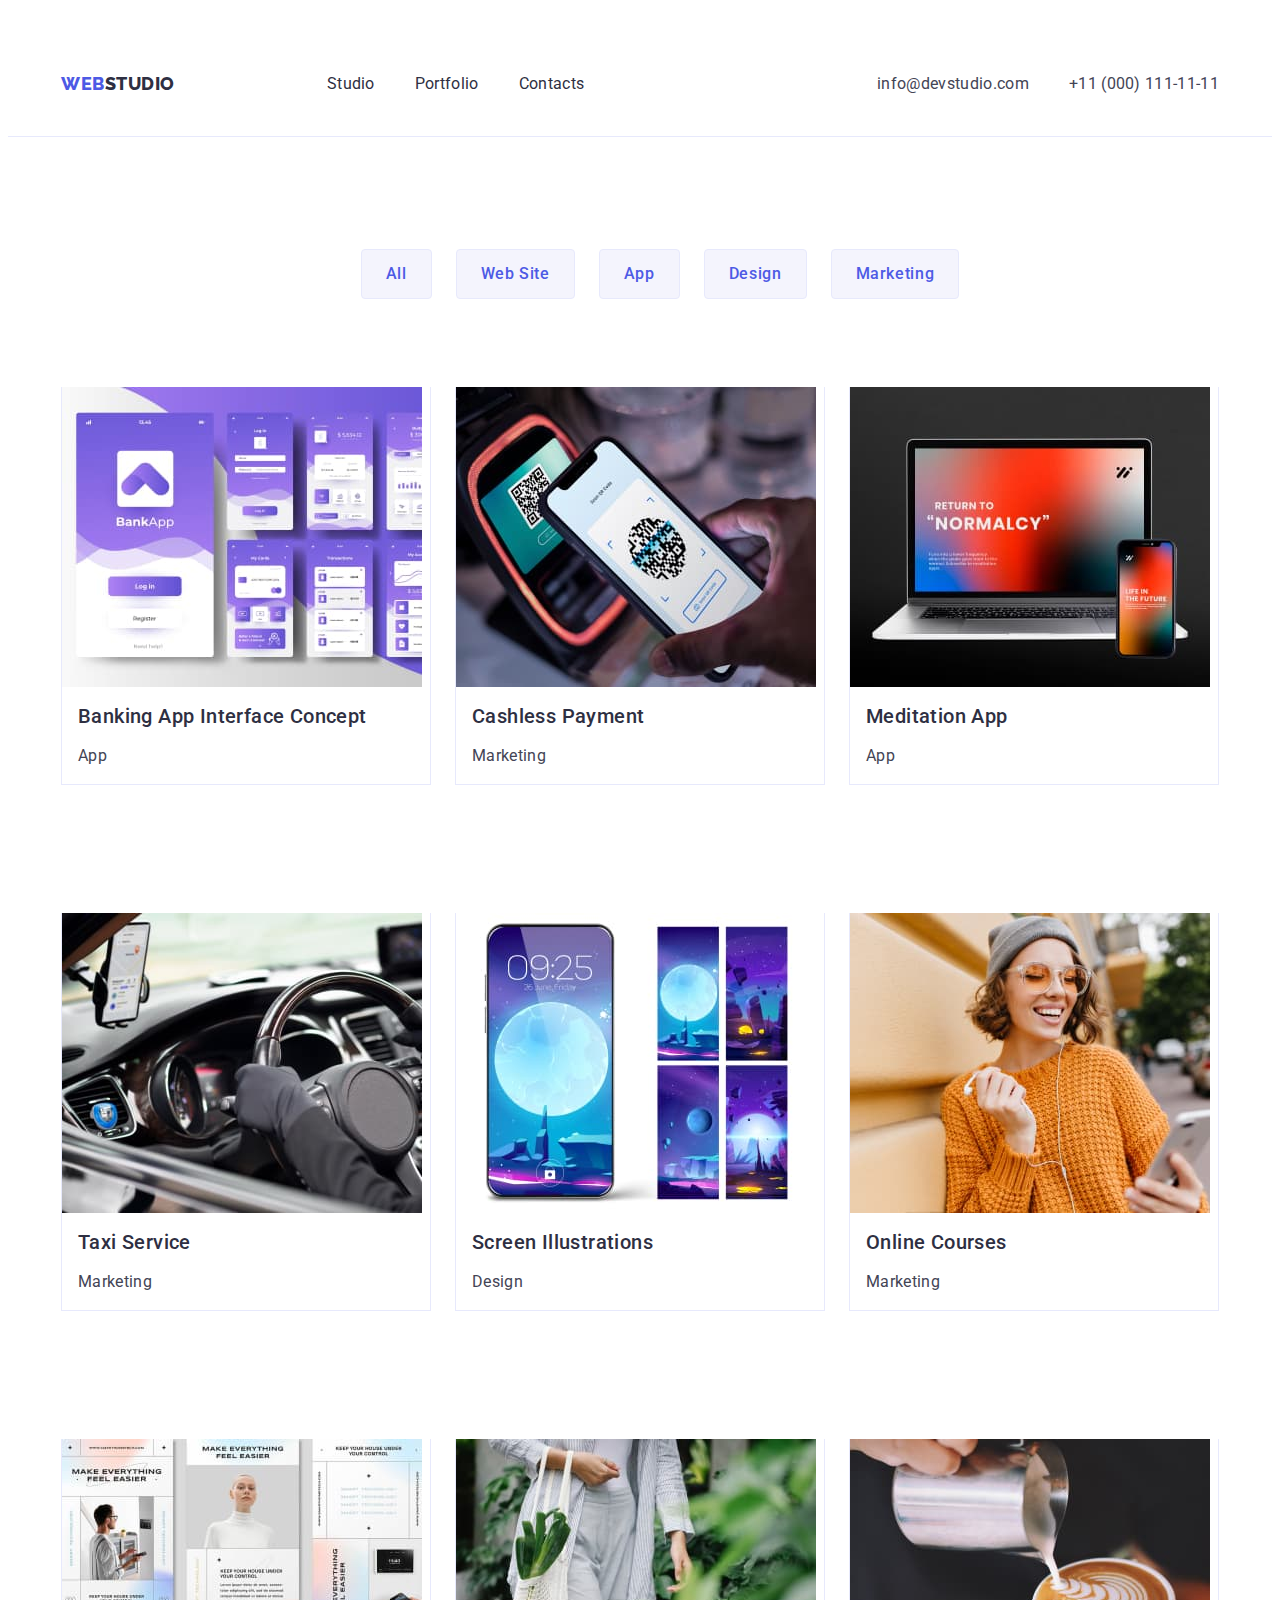
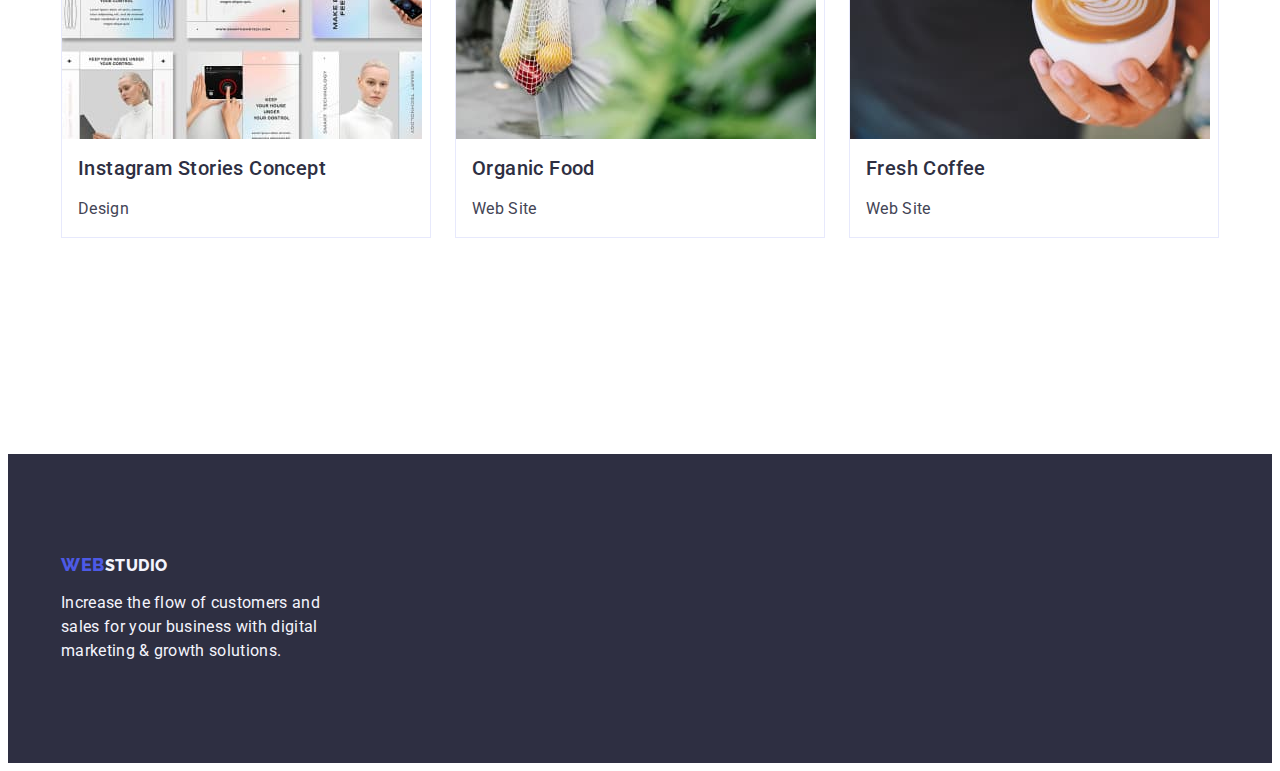
==== commit ce63435c: "Редагування після перевірки 1" ====
--- a/portfolio.html
+++ b/portfolio.html
@@ -59,56 +59,59 @@
 
 
         <!--Проекти-->
-        <div class="projekt-div">
-          <ul class="projeckt-ul list">
-            <li class="portfolio-list">
-              <div class="der"><a class="link"> <img src="./images/banking.jpg" alt="banking app" height=300 width=360>
+
+        <ul class="projeckt-ul list">
+          <li class="portfolio-list">
+            <div class="portfolio-img"><a class="link"> <img src="./images/banking.jpg" alt="banking app" height=300
+                  width=360>
 
 
 
-                  <h2 class="projekt-title">Banking App Interface Concept</h2>
-                  <p class="projekt-par">App</p>
-                </a></div>
-            </li>
+                <h2 class="projekt-title">Banking App Interface Concept</h2>
+                <p class="projekt-par">App</p>
+              </a></div>
+          </li>
 
-            <li class="portfolio-list">
-              <div class="der"><a class="link"><img src="./images/payment.jpg" alt="Payment app" height=300 width=360>
-                  <h2 class="projekt-title">Cashless Payment</h2>
-                  <p class="projekt-par">Marketing</p>
-                </a></div>
-            </li>
+          <li class="portfolio-list">
+            <div class="portfolio-img"><a class="link"><img src="./images/payment.jpg" alt="Payment app" height=300
+                  width=360>
+                <h2 class="projekt-title">Cashless Payment</h2>
+                <p class="projekt-par">Marketing</p>
+              </a></div>
+          </li>
 
-            <li class="portfolio-list">
-              <div class="der"><a class="link"><img src="./images/Meditation.jpg" alt="Meditation app" height=300
-                    width=360>
-                  <h2 class="projekt-title">Meditation App</h2>
-                  <p class="projekt-par">App</p>
-                </a></div>
-            </li>
+          <li class="portfolio-list">
+            <div class="portfolio-img"><a class="link"><img src="./images/Meditation.jpg" alt="Meditation app"
+                  height=300 width=360>
+                <h2 class="projekt-title">Meditation App</h2>
+                <p class="projekt-par">App</p>
+              </a></div>
+          </li>
 
 
 
 
-            <li class="portfolio-list">
-              <div class="der"><a class="link"><img src="./images/taxi.jpg" alt="taxi" height=300 width=360>
-                  <h2 class="projekt-title">Taxi Service</h2>
-                  <p class="projekt-par">Marketing</p>
-                </a></div>
-            </li>
+          <li class="portfolio-list">
+            <div class="portfolio-img"><a class="link"><img src="./images/taxi.jpg" alt="taxi" height=300 width=360>
+                <h2 class="projekt-title">Taxi Service</h2>
+                <p class="projekt-par">Marketing</p>
+              </a></div>
+          </li>
 
-            <li class="portfolio-list">
-              <div class="der"><a class="link"><img src="./images/screen.jpg" alt="screen" height=300 width=360>
-                  <h2 class="projekt-title">Screen Illustrations</h2>
-                  <p class="projekt-par"> Design</p>
-                </a></div>
-            </li>
+          <li class="portfolio-list">
+            <div class="portfolio-img"><a class="link"><img src="./images/screen.jpg" alt="screen" height=300 width=360>
+                <h2 class="projekt-title">Screen Illustrations</h2>
+                <p class="projekt-par"> Design</p>
+              </a></div>
+          </li>
 
-            <li class="portfolio-list">
-              <div class="der"><a class="link"><img src="./images/online.jpg" alt="Online Courses" height=300 width=360>
-                  <h2 class="projekt-title">Online Courses</h2>
-                  <p class="projekt-par">Marketing</p>
-                </a></div>
-            </li>
+          <li class="portfolio-list">
+            <div class="portfolio-img"><a class="link"><img src="./images/online.jpg" alt="Online Courses" height=300
+                  width=360>
+                <h2 class="projekt-title">Online Courses</h2>
+                <p class="projekt-par">Marketing</p>
+              </a></div>
+          </li>
 
 
 
@@ -116,34 +119,34 @@
 
 
 
-            <li class="portfolio-list">
-              <div class="der"><a class="link">
-                  <img src="./images/instagram.jpg" alt="Instagram Stories Concept" height=300 width=360>
-                  <h2 class="projekt-title">Instagram Stories Concept</h2>
-                  <p class="projekt-par">Design</p>
-                </a></div>
-            </li>
+          <li class="portfolio-list">
+            <div class="portfolio-img"><a class="link">
+                <img src="./images/instagram.jpg" alt="Instagram Stories Concept" height=300 width=360>
+                <h2 class="projekt-title">Instagram Stories Concept</h2>
+                <p class="projekt-par">Design</p>
+              </a></div>
+          </li>
 
-            <li class="portfolio-list">
-              <div class="der"><a class="link">
-                  <img src="./images/organic.jpg" alt="Organic Food" height=300 width=360>
-                  <h2 class="projekt-title">Organic Food</h2>
-                  <p class="projekt-par">Web Site</p>
-                </a></div>
+          <li class="portfolio-list">
+            <div class="portfolio-img"><a class="link">
+                <img src="./images/organic.jpg" alt="Organic Food" height=300 width=360>
+                <h2 class="projekt-title">Organic Food</h2>
+                <p class="projekt-par">Web Site</p>
+              </a></div>
 
-            </li>
+          </li>
 
-            <li class="portfolio-list">
-              <div class="der"><a class="link">
-                  <img src="./images/coffe.jpg" alt="coffe" height=300 width=360>
-                  <h2 class="projekt-title">Fresh Coffee</h2>
-                  <p class="projekt-par">Web Site</p>
-                </a></div>
-            </li>
+          <li class="portfolio-list">
+            <div class="portfolio-img"><a class="link">
+                <img src="./images/coffe.jpg" alt="coffe" height=300 width=360>
+                <h2 class="projekt-title">Fresh Coffee</h2>
+                <p class="projekt-par">Web Site</p>
+              </a></div>
+          </li>
 
-          </ul>
-        </div>
+        </ul>
       </div>
+
 
     </section>
   </main>
--- a/css/styles.css
+++ b/css/styles.css
@@ -21,7 +21,7 @@
   max-width: 1158px;
   width: 100%;
   margin: 0 auto;
-  outline: solid red;
+
   padding: 0 15px;
 }
 
@@ -43,6 +43,7 @@
   letter-spacing: 0.03em;
   text-transform: uppercase;
   text-decoration: none;
+  margin-right: 76px;
 }
 /*-------------------------HEADER------------------------*/
 .header {
@@ -63,6 +64,7 @@
 .header-ul {
   display: flex;
   gap: 40px;
+  padding: 24px 0 24px;
 }
 .address-ul {
   display: flex;
@@ -96,7 +98,7 @@
   background-color: var(--color-fon);
 }
 .section-h {
-  width: 496px;
+  max-width: 496px;
   flex-direction: column;
   flex-shrink: 0;
   color: var(--white, #fff);
@@ -111,7 +113,8 @@
   letter-spacing: 0.02em;
 }
 .botton-one {
-  display: flex;
+  display: block;
+  min-width: 169px;
   padding: 16px 32px;
   align-items: center;
   gap: 10px;
@@ -126,6 +129,9 @@
   color: #ffffff;
   cursor: pointer;
   margin: 0 auto;
+  margin-top: 48px;
+  height: 56px;
+  border: none;
 }
 .botton-one:focus {
   background-color: #404bbf;
@@ -194,10 +200,12 @@
 .all:hover {
   color: #ffffff;
   background-color: #404bbf;
+  border: 1px solid transparent;
 }
 .all:focus {
   color: #ffffff;
   background-color: #404bbf;
+  border: 1px solid transparent;
 }
 .index-list {
   background-color: #ffffff;
@@ -218,8 +226,16 @@
   display: flex;
 }
 .visually-hidden {
-  position: fixed;
-  transform: scale(0);
+  position: absolute;
+  width: 1px;
+  height: 1px;
+  margin: -1px;
+  border: 0;
+  padding: 0;
+  white-space: nowrap;
+  clip-path: inset(100%);
+  clip: rect(0 0 0 0);
+  overflow: hidden;
 }
 .strategy-ul {
   gap: 24px;
@@ -232,38 +248,48 @@
 .strategy-ul p {
   width: 264px;
 }
-.strategy-ul li {
+.strategy-li {
   width: calc((100% - 72px) / 4);
 }
 /*------------------------section-photo----------------------*/
 .section-photo-div {
   margin: 0 auto;
 }
+.title-two {
+  margin-bottom: 72px;
+}
 .section-photo {
   padding-bottom: 120px;
-
-  display: flex;
+}
+
+.section-photo-li {
+  width: calc((100% - 48px) / 3);
 }
 .section-photo-ul {
   padding: 0;
-  display: inline-flex;
-  width: calc((100% - 48px) / 3);
+  display: flex;
+
   gap: 24px;
 }
 /*------------------------our-team----------------------*/
 .our-team {
   display: flex;
+  padding: 120px 0;
 }
 .our-team-div {
   margin: 0 auto;
 }
 .our-team-ul {
   padding: 0;
-  display: inline-flex;
+  display: flex;
+
+  gap: 24px;
+}
+.team-div {
+  padding: 32px 16px;
+}
+.index-list {
   width: calc((100% - 72px) / 4);
-  gap: 24px;
-}
-.index-list {
   border-radius: 0px 0px 4px 4px;
   background: var(--white, #fff);
   box-shadow: 0px 2px 1px 0px rgba(46, 47, 66, 0.08),
@@ -271,23 +297,11 @@
     0px 1px 6px 0px rgba(46, 47, 66, 0.08);
 }
 .team-title {
-  display: flex;
-
-  flex-direction: column;
-  justify-content: center;
-  align-items: center;
-  padding-top: 32px;
-  margin: 0 auto;
-  padding-bottom: 8px;
+  text-align: center;
+  margin-bottom: 8px;
 }
 .team-par {
-  display: flex;
-
-  flex-direction: column;
-  justify-content: center;
-  align-items: center;
-  padding-bottom: 32px;
-  margin: 0 auto;
+  text-align: center;
 }
 
 .footer {
@@ -317,13 +331,11 @@
   padding: 96px 0 120px 0;
 }
 
-.projeckt-one {
-}
 .portfolio-list {
+  margin-bottom: 72px;
   width: calc((100% - 48px) / 3);
 }
-.portfolio-section {
-}
+
 .projeckt-ul {
   column-gap: 24px;
   row-gap: 48px;
@@ -332,10 +344,7 @@
   padding-left: 0;
 }
 
-.projekt-div {
-  padding: 32px 16px;
-}
-.der {
+.portfolio-img {
   border: 1px solid #e7e9fc;
   background: #fff;
 
@@ -345,3 +354,7 @@
 .der img {
   max-width: 100%;
 }
+.projekt-title,
+.projekt-par {
+  margin-left: 16px;
+}
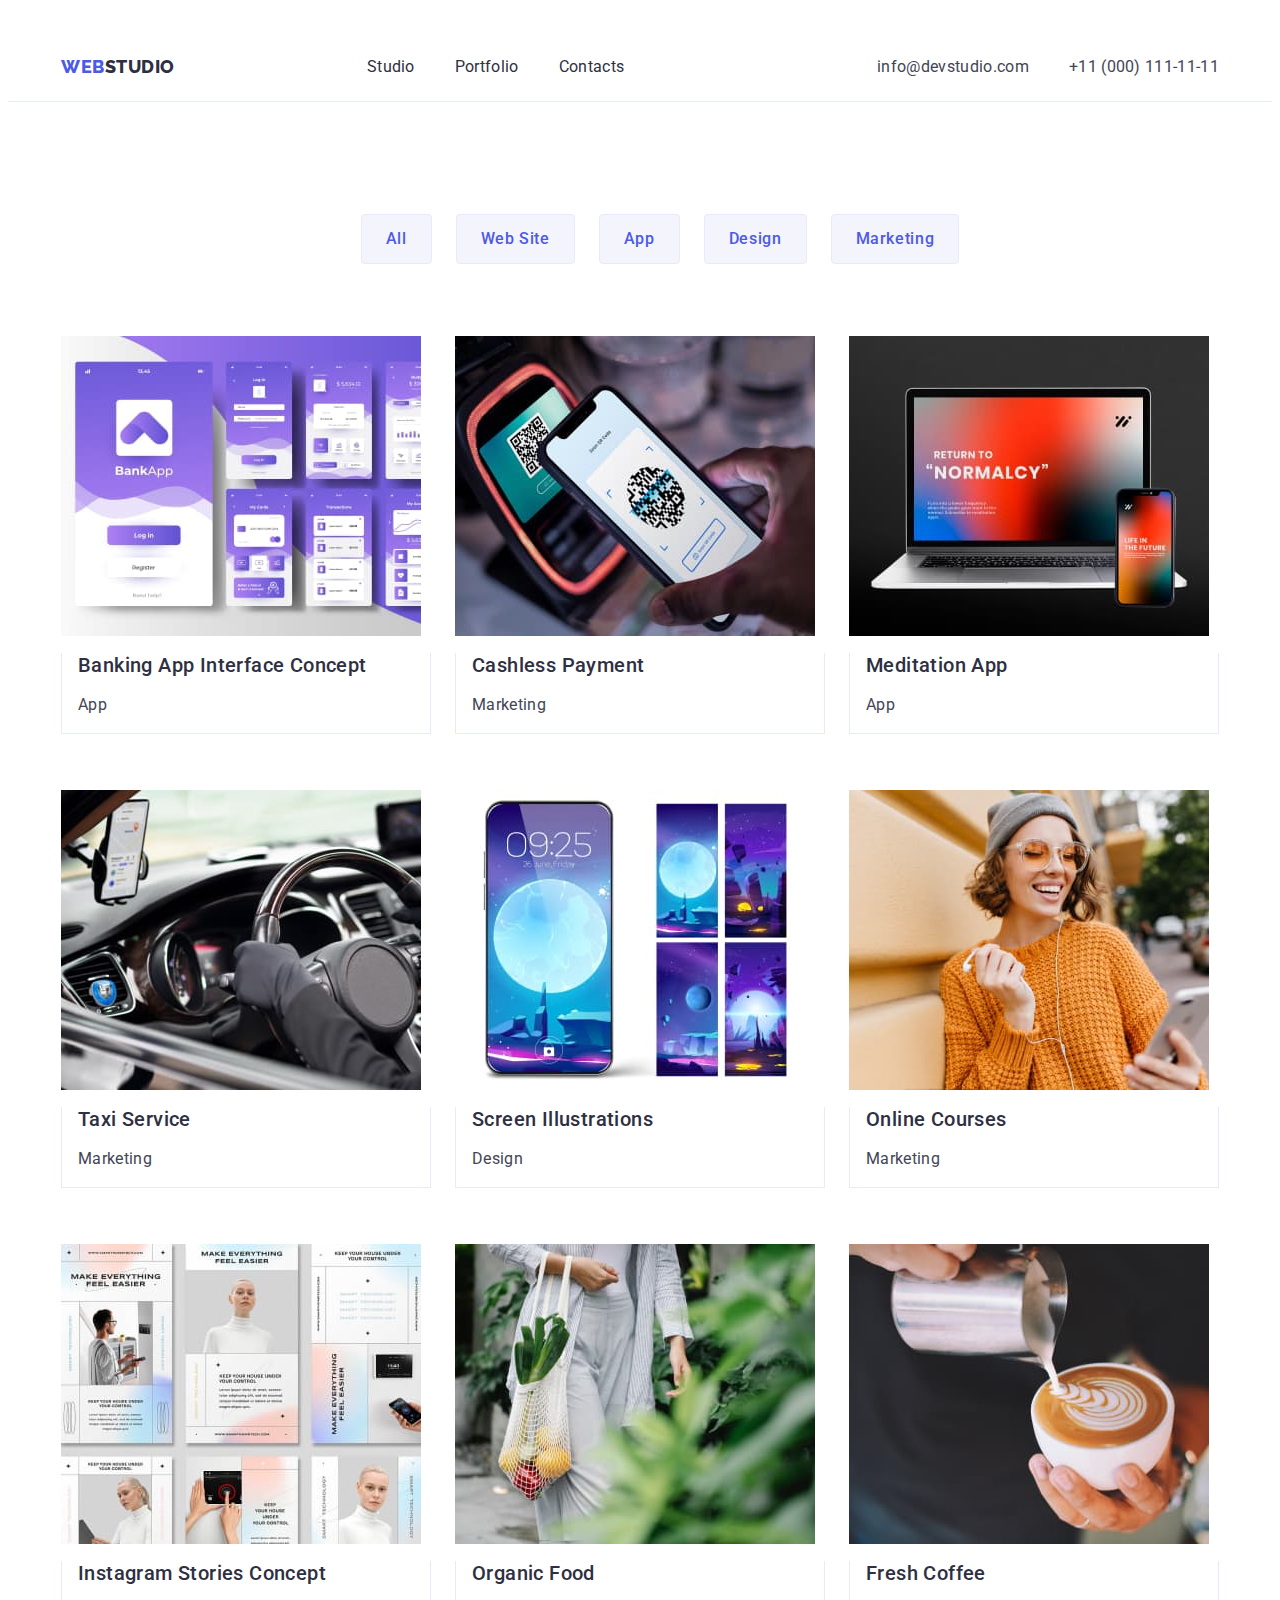
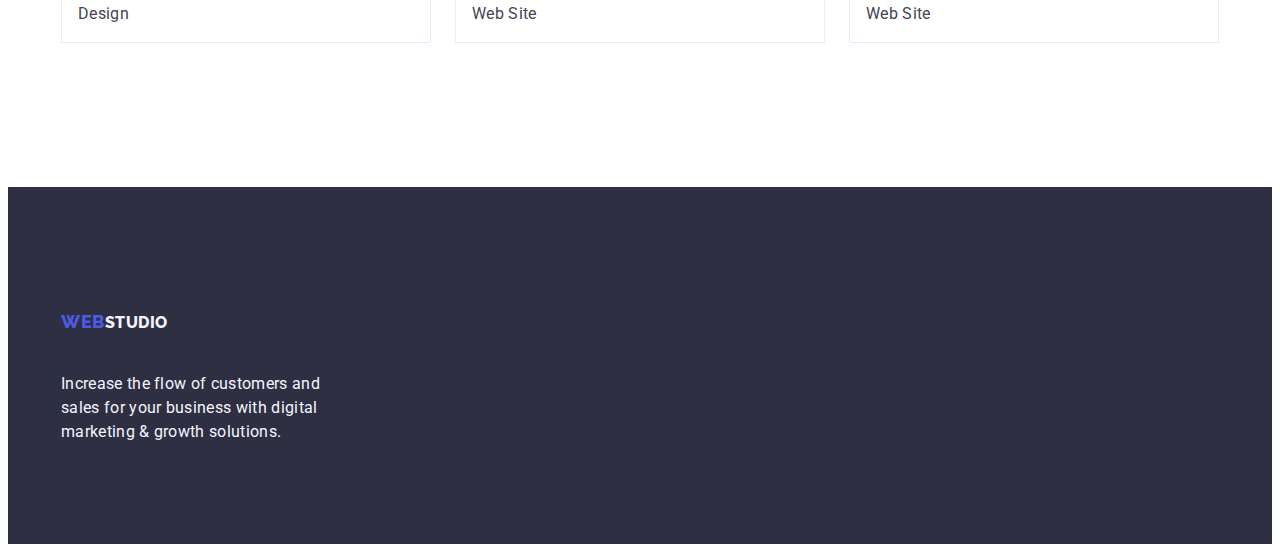
==== commit 91e7262e: "Редагування 2" ====
--- a/portfolio.html
+++ b/portfolio.html
@@ -62,56 +62,59 @@
 
         <ul class="projeckt-ul list">
           <li class="portfolio-list">
-            <div class="portfolio-img"><a class="link"> <img src="./images/banking.jpg" alt="banking app" height=300
-                  width=360>
+            <a class="link"> <img src="./images/banking.jpg" alt="banking app" height=300 width=360>
 
 
 
+              <div class="portfolio-img">
                 <h2 class="projekt-title">Banking App Interface Concept</h2>
                 <p class="projekt-par">App</p>
-              </a></div>
+            </a>
           </li>
 
           <li class="portfolio-list">
-            <div class="portfolio-img"><a class="link"><img src="./images/payment.jpg" alt="Payment app" height=300
-                  width=360>
+            <a class="link"><img src="./images/payment.jpg" alt="Payment app" height=300 width=360>
+              <div class="portfolio-img">
                 <h2 class="projekt-title">Cashless Payment</h2>
                 <p class="projekt-par">Marketing</p>
-              </a></div>
-          </li>
+            </a>
+      </div>
+      </li>
 
-          <li class="portfolio-list">
-            <div class="portfolio-img"><a class="link"><img src="./images/Meditation.jpg" alt="Meditation app"
-                  height=300 width=360>
-                <h2 class="projekt-title">Meditation App</h2>
-                <p class="projekt-par">App</p>
-              </a></div>
-          </li>
+      <li class="portfolio-list">
+        <a class="link"><img src="./images/Meditation.jpg" alt="Meditation app" height=300 width=360>
+          <div class="portfolio-img">
+            <h2 class="projekt-title">Meditation App</h2>
+            <p class="projekt-par">App</p>
+        </a></div>
+      </li>
 
 
 
 
-          <li class="portfolio-list">
-            <div class="portfolio-img"><a class="link"><img src="./images/taxi.jpg" alt="taxi" height=300 width=360>
-                <h2 class="projekt-title">Taxi Service</h2>
-                <p class="projekt-par">Marketing</p>
-              </a></div>
-          </li>
+      <li class="portfolio-list">
+        <a class="link"><img src="./images/taxi.jpg" alt="taxi" height=300 width=360>
+          <div class="portfolio-img">
+            <h2 class="projekt-title">Taxi Service</h2>
+            <p class="projekt-par">Marketing</p>
+        </a></div>
+      </li>
 
-          <li class="portfolio-list">
-            <div class="portfolio-img"><a class="link"><img src="./images/screen.jpg" alt="screen" height=300 width=360>
-                <h2 class="projekt-title">Screen Illustrations</h2>
-                <p class="projekt-par"> Design</p>
-              </a></div>
-          </li>
+      <li class="portfolio-list">
+        <a class="link"><img src="./images/screen.jpg" alt="screen" height=300 width=360>
+          <div class="portfolio-img">
+            <h2 class="projekt-title">Screen Illustrations</h2>
+            <p class="projekt-par"> Design</p>
+        </a></div>
+      </li>
 
-          <li class="portfolio-list">
-            <div class="portfolio-img"><a class="link"><img src="./images/online.jpg" alt="Online Courses" height=300
-                  width=360>
-                <h2 class="projekt-title">Online Courses</h2>
-                <p class="projekt-par">Marketing</p>
-              </a></div>
-          </li>
+      <li class="portfolio-list">
+        <a class="link"><img src="./images/online.jpg" alt="Online Courses" height=300 width=360>
+          <div class="portfolio-img">
+            <h2 class="projekt-title">Online Courses</h2>
+            <p class="projekt-par">Marketing</p>
+        </a></div>
+      </li>
 
 
 
@@ -119,32 +122,35 @@
 
 
 
-          <li class="portfolio-list">
-            <div class="portfolio-img"><a class="link">
-                <img src="./images/instagram.jpg" alt="Instagram Stories Concept" height=300 width=360>
-                <h2 class="projekt-title">Instagram Stories Concept</h2>
-                <p class="projekt-par">Design</p>
-              </a></div>
-          </li>
+      <li class="portfolio-list">
+        <a class="link">
+          <img src="./images/instagram.jpg" alt="Instagram Stories Concept" height=300 width=360>
+          <div class="portfolio-img">
+            <h2 class="projekt-title">Instagram Stories Concept</h2>
+            <p class="projekt-par">Design</p>
+        </a></div>
+      </li>
 
-          <li class="portfolio-list">
-            <div class="portfolio-img"><a class="link">
-                <img src="./images/organic.jpg" alt="Organic Food" height=300 width=360>
-                <h2 class="projekt-title">Organic Food</h2>
-                <p class="projekt-par">Web Site</p>
-              </a></div>
+      <li class="portfolio-list">
+        <a class="link">
+          <img src="./images/organic.jpg" alt="Organic Food" height=300 width=360>
+          <div class="portfolio-img">
+            <h2 class="projekt-title">Organic Food</h2>
+            <p class="projekt-par">Web Site</p>
+        </a></div>
 
-          </li>
+      </li>
 
-          <li class="portfolio-list">
-            <div class="portfolio-img"><a class="link">
-                <img src="./images/coffe.jpg" alt="coffe" height=300 width=360>
-                <h2 class="projekt-title">Fresh Coffee</h2>
-                <p class="projekt-par">Web Site</p>
-              </a></div>
-          </li>
+      <li class="portfolio-list">
+        <a class="link">
+          <img src="./images/coffe.jpg" alt="coffe" height=300 width=360>
+          <div class="portfolio-img">
+            <h2 class="projekt-title">Fresh Coffee</h2>
+            <p class="projekt-par">Web Site</p>
+        </a></div>
+      </li>
 
-        </ul>
+      </ul>
       </div>
 
 
--- a/css/styles.css
+++ b/css/styles.css
@@ -44,6 +44,7 @@
   text-transform: uppercase;
   text-decoration: none;
   margin-right: 76px;
+  padding: 24px 0;
 }
 /*-------------------------HEADER------------------------*/
 .header {
@@ -55,6 +56,9 @@
   display: flex;
   align-items: center;
 }
+.nav a {
+  padding: 24px 0 24px;
+}
 .nav {
   display: flex;
   flex-grow: 1;
@@ -64,7 +68,6 @@
 .header-ul {
   display: flex;
   gap: 40px;
-  padding: 24px 0 24px;
 }
 .address-ul {
   display: flex;
@@ -325,14 +328,13 @@
   align-items: center;
   gap: 24px;
   justify-content: center;
-  padding-bottom: 72px;
+  margin-bottom: 72px;
 }
 .portfolio-section {
   padding: 96px 0 120px 0;
 }
 
 .portfolio-list {
-  margin-bottom: 72px;
   width: calc((100% - 48px) / 3);
 }
 
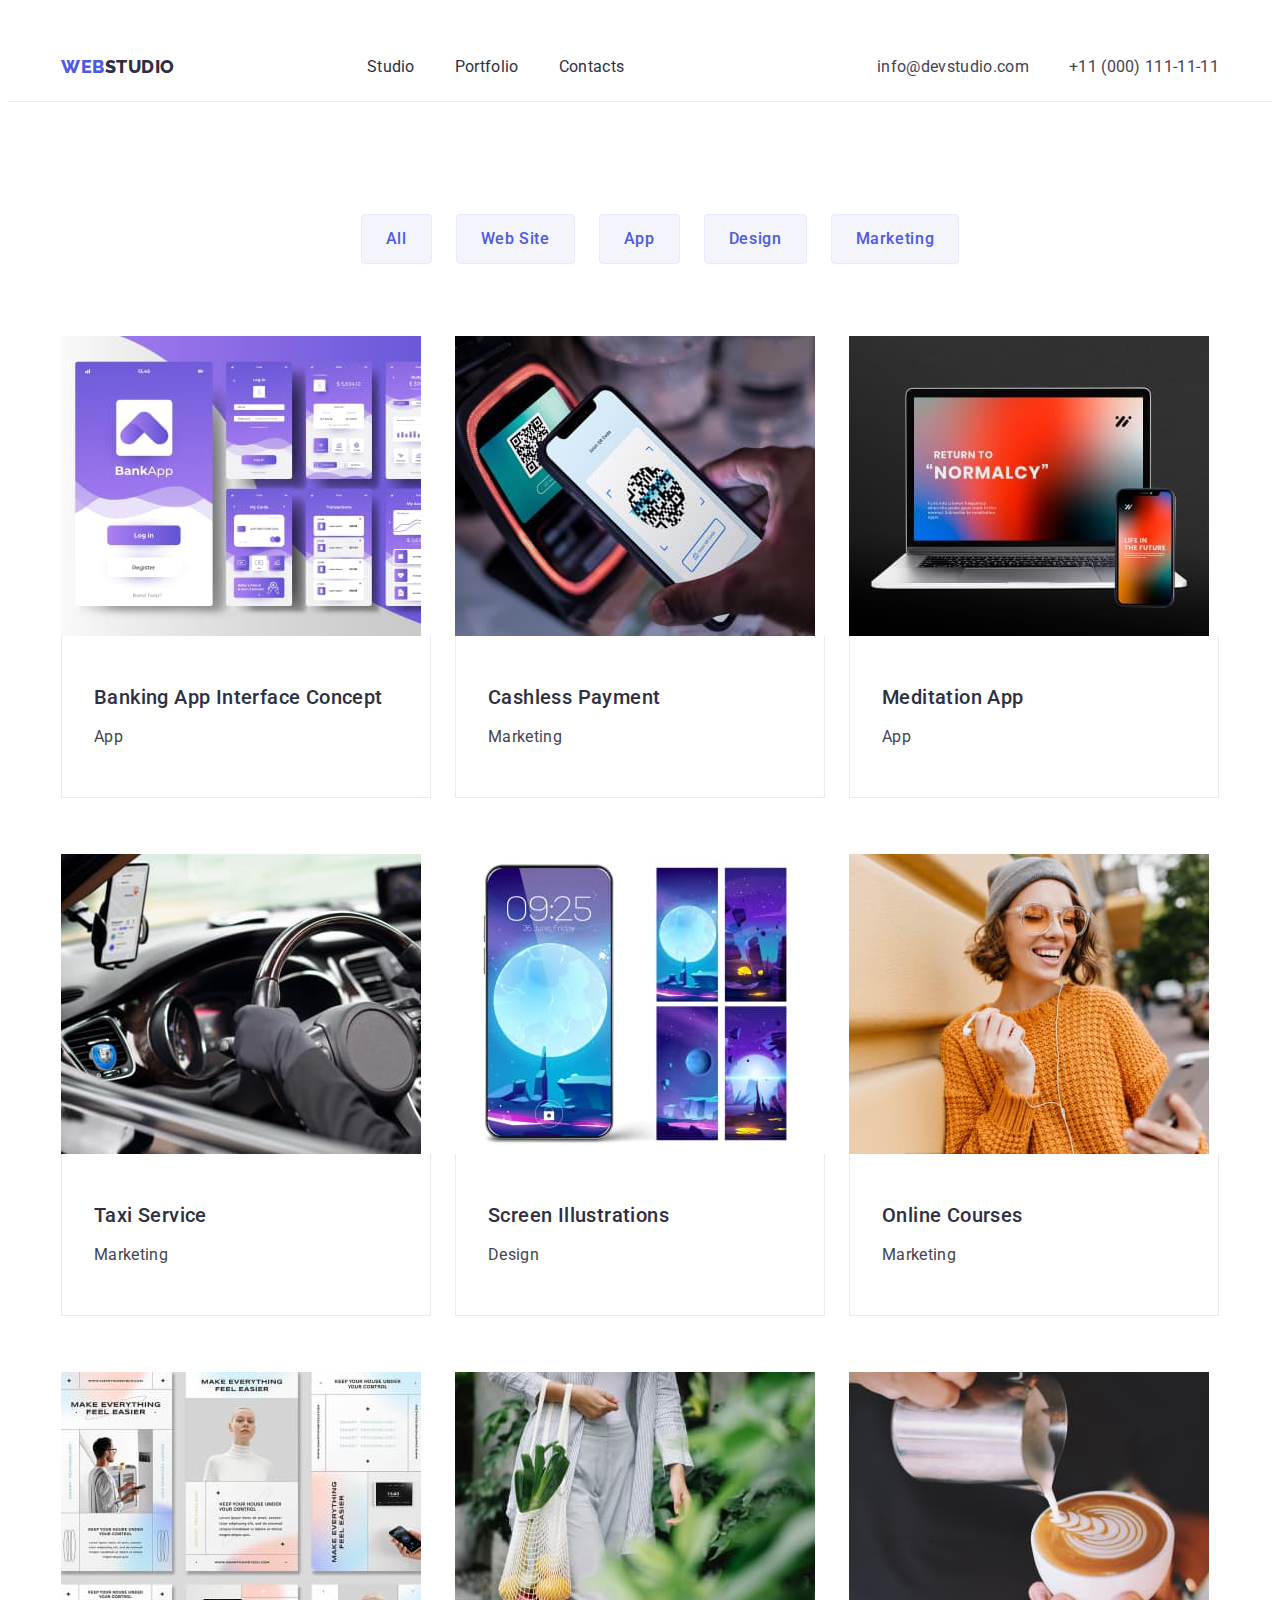
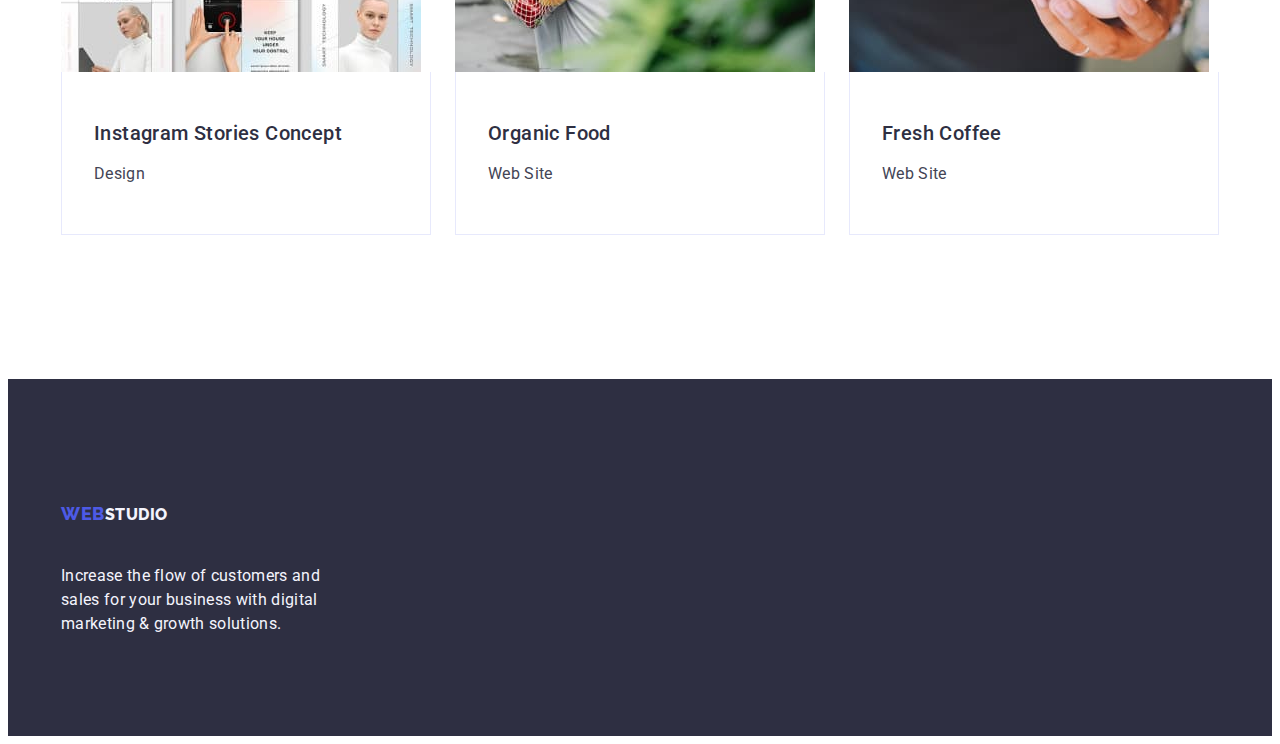
==== commit 073a2267: "Редагування після валідації" ====
--- a/portfolio.html
+++ b/portfolio.html
@@ -69,7 +69,10 @@
               <div class="portfolio-img">
                 <h2 class="projekt-title">Banking App Interface Concept</h2>
                 <p class="projekt-par">App</p>
+              </div>
             </a>
+
+
           </li>
 
           <li class="portfolio-list">
@@ -77,44 +80,49 @@
               <div class="portfolio-img">
                 <h2 class="projekt-title">Cashless Payment</h2>
                 <p class="projekt-par">Marketing</p>
+              </div>
             </a>
-      </div>
-      </li>
 
-      <li class="portfolio-list">
-        <a class="link"><img src="./images/Meditation.jpg" alt="Meditation app" height=300 width=360>
-          <div class="portfolio-img">
-            <h2 class="projekt-title">Meditation App</h2>
-            <p class="projekt-par">App</p>
-        </a></div>
-      </li>
+          </li>
+
+          <li class="portfolio-list">
+            <a class="link"><img src="./images/Meditation.jpg" alt="Meditation app" height=300 width=360>
+              <div class="portfolio-img">
+                <h2 class="projekt-title">Meditation App</h2>
+                <p class="projekt-par">App</p>
+              </div>
+            </a>
+          </li>
 
 
 
 
-      <li class="portfolio-list">
-        <a class="link"><img src="./images/taxi.jpg" alt="taxi" height=300 width=360>
-          <div class="portfolio-img">
-            <h2 class="projekt-title">Taxi Service</h2>
-            <p class="projekt-par">Marketing</p>
-        </a></div>
-      </li>
+          <li class="portfolio-list">
+            <a class="link"><img src="./images/taxi.jpg" alt="taxi" height=300 width=360>
+              <div class="portfolio-img">
+                <h2 class="projekt-title">Taxi Service</h2>
+                <p class="projekt-par">Marketing</p>
+              </div>
+            </a>
+          </li>
 
-      <li class="portfolio-list">
-        <a class="link"><img src="./images/screen.jpg" alt="screen" height=300 width=360>
-          <div class="portfolio-img">
-            <h2 class="projekt-title">Screen Illustrations</h2>
-            <p class="projekt-par"> Design</p>
-        </a></div>
-      </li>
+          <li class="portfolio-list">
+            <a class="link"><img src="./images/screen.jpg" alt="screen" height=300 width=360>
+              <div class="portfolio-img">
+                <h2 class="projekt-title">Screen Illustrations</h2>
+                <p class="projekt-par"> Design</p>
+              </div>
+            </a>
+          </li>
 
-      <li class="portfolio-list">
-        <a class="link"><img src="./images/online.jpg" alt="Online Courses" height=300 width=360>
-          <div class="portfolio-img">
-            <h2 class="projekt-title">Online Courses</h2>
-            <p class="projekt-par">Marketing</p>
-        </a></div>
-      </li>
+          <li class="portfolio-list">
+            <a class="link"><img src="./images/online.jpg" alt="Online Courses" height=300 width=360>
+              <div class="portfolio-img">
+                <h2 class="projekt-title">Online Courses</h2>
+                <p class="projekt-par">Marketing</p>
+              </div>
+            </a>
+          </li>
 
 
 
@@ -122,35 +130,38 @@
 
 
 
-      <li class="portfolio-list">
-        <a class="link">
-          <img src="./images/instagram.jpg" alt="Instagram Stories Concept" height=300 width=360>
-          <div class="portfolio-img">
-            <h2 class="projekt-title">Instagram Stories Concept</h2>
-            <p class="projekt-par">Design</p>
-        </a></div>
-      </li>
+          <li class="portfolio-list">
+            <a class="link">
+              <img src="./images/instagram.jpg" alt="Instagram Stories Concept" height=300 width=360>
+              <div class="portfolio-img">
+                <h2 class="projekt-title">Instagram Stories Concept</h2>
+                <p class="projekt-par">Design</p>
+              </div>
+            </a>
+          </li>
 
-      <li class="portfolio-list">
-        <a class="link">
-          <img src="./images/organic.jpg" alt="Organic Food" height=300 width=360>
-          <div class="portfolio-img">
-            <h2 class="projekt-title">Organic Food</h2>
-            <p class="projekt-par">Web Site</p>
-        </a></div>
+          <li class="portfolio-list">
+            <a class="link">
+              <img src="./images/organic.jpg" alt="Organic Food" height=300 width=360>
+              <div class="portfolio-img">
+                <h2 class="projekt-title">Organic Food</h2>
+                <p class="projekt-par">Web Site</p>
+              </div>
+            </a>
 
-      </li>
+          </li>
 
-      <li class="portfolio-list">
-        <a class="link">
-          <img src="./images/coffe.jpg" alt="coffe" height=300 width=360>
-          <div class="portfolio-img">
-            <h2 class="projekt-title">Fresh Coffee</h2>
-            <p class="projekt-par">Web Site</p>
-        </a></div>
-      </li>
+          <li class="portfolio-list">
+            <a class="link">
+              <img src="./images/coffe.jpg" alt="coffe" height=300 width=360>
+              <div class="portfolio-img">
+                <h2 class="projekt-title">Fresh Coffee</h2>
+                <p class="projekt-par">Web Site</p>
+              </div>
+            </a>
+          </li>
 
-      </ul>
+        </ul>
       </div>
 
 
--- a/css/styles.css
+++ b/css/styles.css
@@ -349,7 +349,7 @@
 .portfolio-img {
   border: 1px solid #e7e9fc;
   background: #fff;
-
+  padding: 32px 16px;
   border-top: none;
   margin-bottom: 8px;
 }
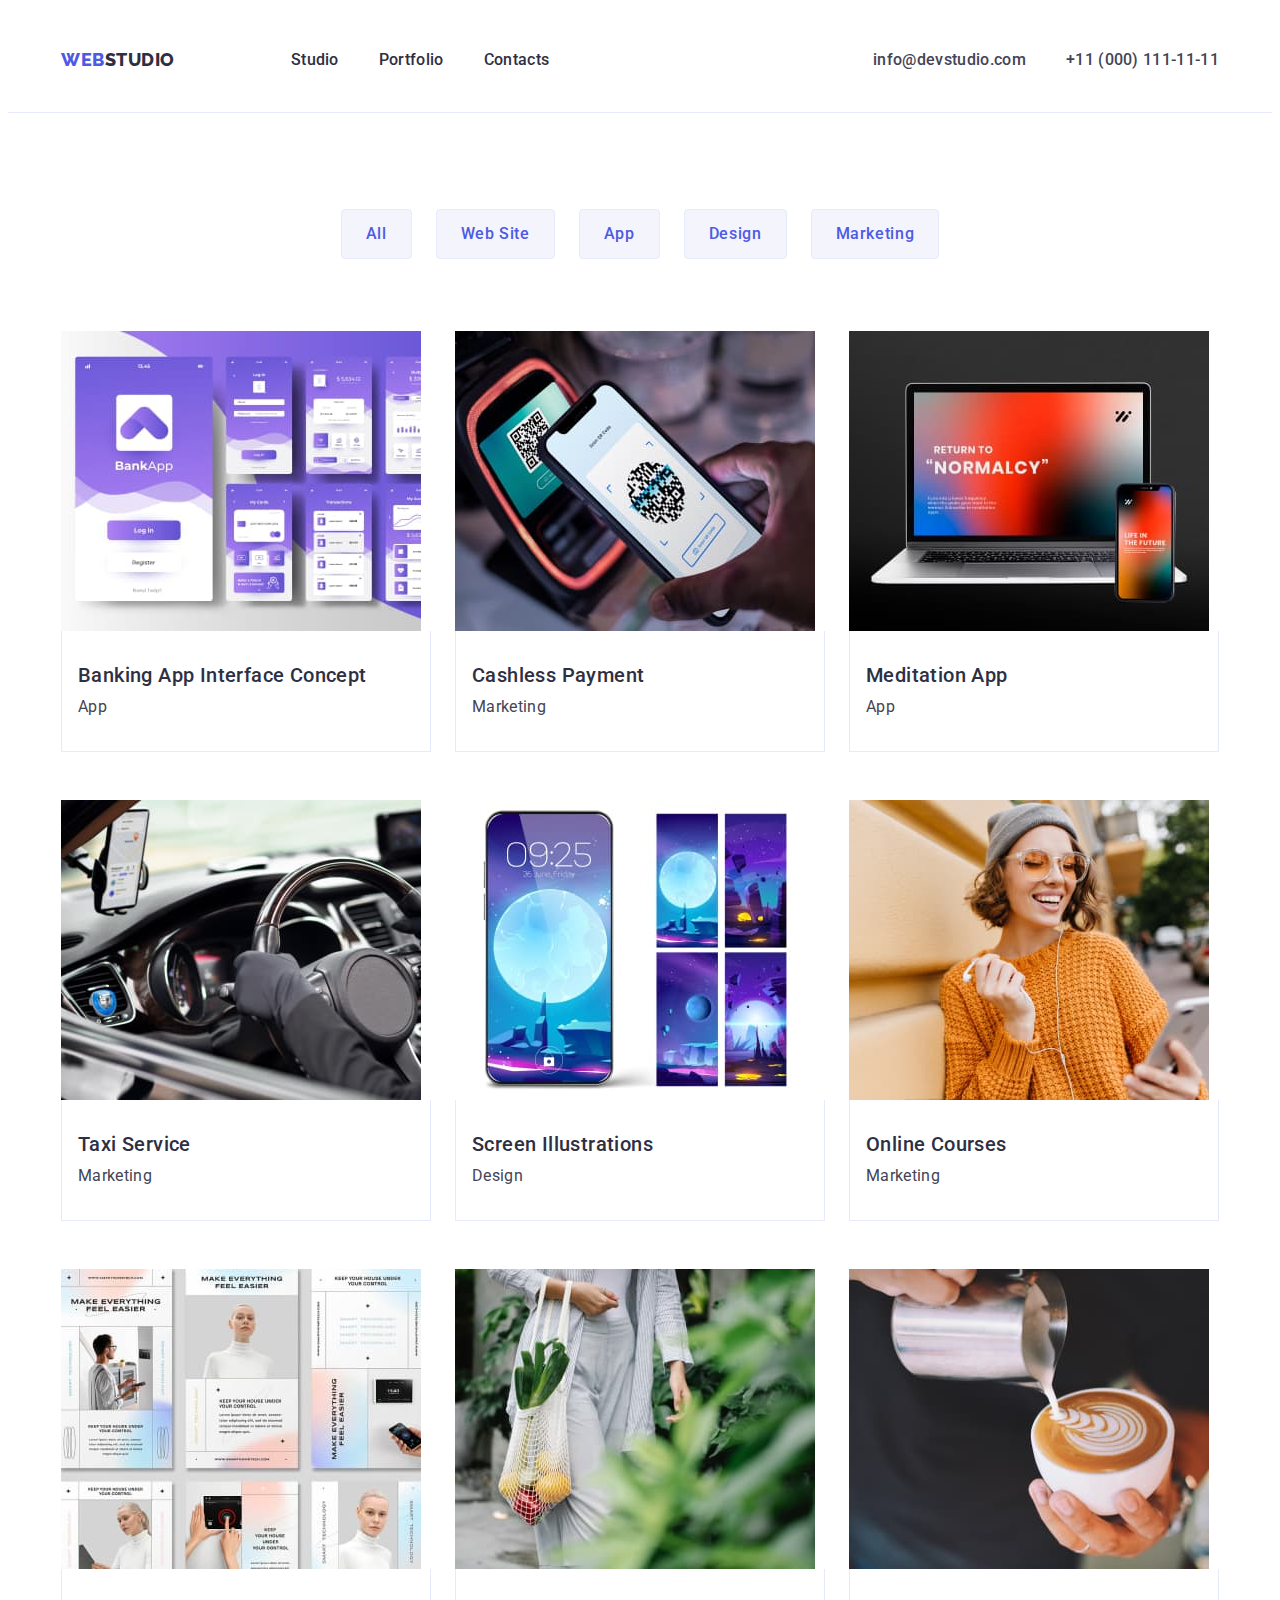
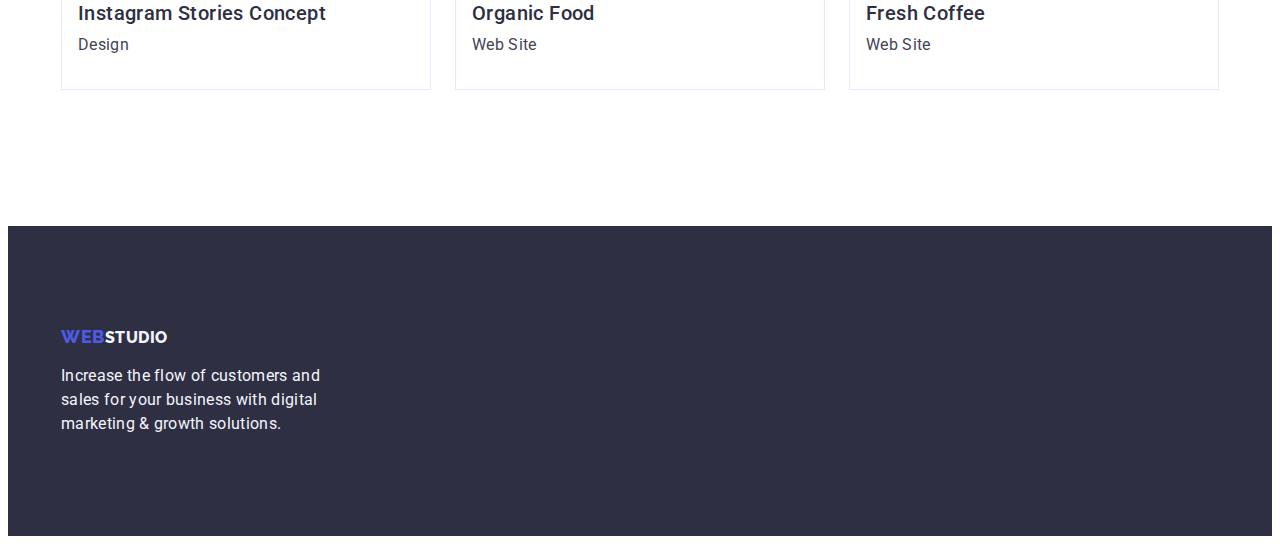
==== commit 426c37c2: "Скидання відступів тексту" ====
--- a/portfolio.html
+++ b/portfolio.html
@@ -170,7 +170,7 @@
   <!--Футер-->
   <footer class="footer">
     <div class="footer-div container">
-      <a href="./index.html" class="weblogo link">Web<span class="lstudio-footer">Studio</span> </a>
+      <a href="./index.html" class="weblogo-f link">Web<span class="lstudio-footer">Studio</span> </a>
       <p class="footer-p">Increase the flow of customers and sales for your business with digital marketing & growth
         solutions.</p>
     </div>
--- a/css/styles.css
+++ b/css/styles.css
@@ -9,6 +9,16 @@
   --button-color: #4d5ae5;
   --background-color-body: #ffffff;
 }
+h1,
+h2,
+h3,
+h4,
+h5,
+h6,
+p {
+  margin: 0;
+  padding: 0;
+}
 img {
   display: block;
 }
@@ -28,13 +38,12 @@
 .lstudio {
   color: var(--color-fon);
   font-size: 18px;
-  margin-right: 76px;
 }
 .lstudio-footer {
   color: #f4f4fd;
   font-size: 16px;
 }
-.weblogo {
+.weblogo-f {
   color: var(--button-color);
   font-size: 18px;
   font-family: "Raleway", sans-serif;
@@ -43,13 +52,24 @@
   letter-spacing: 0.03em;
   text-transform: uppercase;
   text-decoration: none;
+
+  margin: 0;
+}
+.weblogo {
+  color: var(--button-color);
+  font-size: 18px;
+  font-weight: 800;
+  line-height: 1.17;
+  letter-spacing: 0.03em;
+  text-transform: uppercase;
+  text-decoration: none;
   margin-right: 76px;
+  font-family: "Raleway", sans-serif;
   padding: 24px 0;
 }
 /*-------------------------HEADER------------------------*/
 .header {
   border-bottom: 1px solid #e7e9fc;
-  padding-top: 24px;
 }
 
 .header-div {
@@ -58,6 +78,7 @@
 }
 .nav a {
   padding: 24px 0 24px;
+  display: block;
 }
 .nav {
   display: flex;
@@ -87,7 +108,7 @@
   list-style: none;
 }
 .li-style {
-  font-weight: 400;
+  font-weight: 500;
   font-size: 16px;
   line-height: 1.5;
   letter-spacing: 0.02em;
@@ -177,6 +198,7 @@
 .our-team {
   background-color: #f4f4fd;
 }
+
 .footer {
   background-color: var(--color-fon);
 }
@@ -276,12 +298,9 @@
 }
 /*------------------------our-team----------------------*/
 .our-team {
-  display: flex;
   padding: 120px 0;
 }
-.our-team-div {
-  margin: 0 auto;
-}
+
 .our-team-ul {
   padding: 0;
   display: flex;
@@ -294,7 +313,7 @@
 .index-list {
   width: calc((100% - 72px) / 4);
   border-radius: 0px 0px 4px 4px;
-  background: var(--white, #fff);
+  background: var(--background-color-body);
   box-shadow: 0px 2px 1px 0px rgba(46, 47, 66, 0.08),
     0px 1px 1px 0px rgba(46, 47, 66, 0.16),
     0px 1px 6px 0px rgba(46, 47, 66, 0.08);
@@ -324,6 +343,8 @@
 /*-----------PORTFOLIO------------*/
 
 .botton-ul {
+  margin-top: 0;
+  padding-left: 0;
   display: flex;
   align-items: center;
   gap: 24px;
@@ -351,12 +372,11 @@
   background: #fff;
   padding: 32px 16px;
   border-top: none;
-  margin-bottom: 8px;
-}
-.der img {
-  max-width: 100%;
-}
+}
+
 .projekt-title,
 .projekt-par {
-  margin-left: 16px;
-}
+}
+.projekt-title {
+  margin-bottom: 8px;
+}
